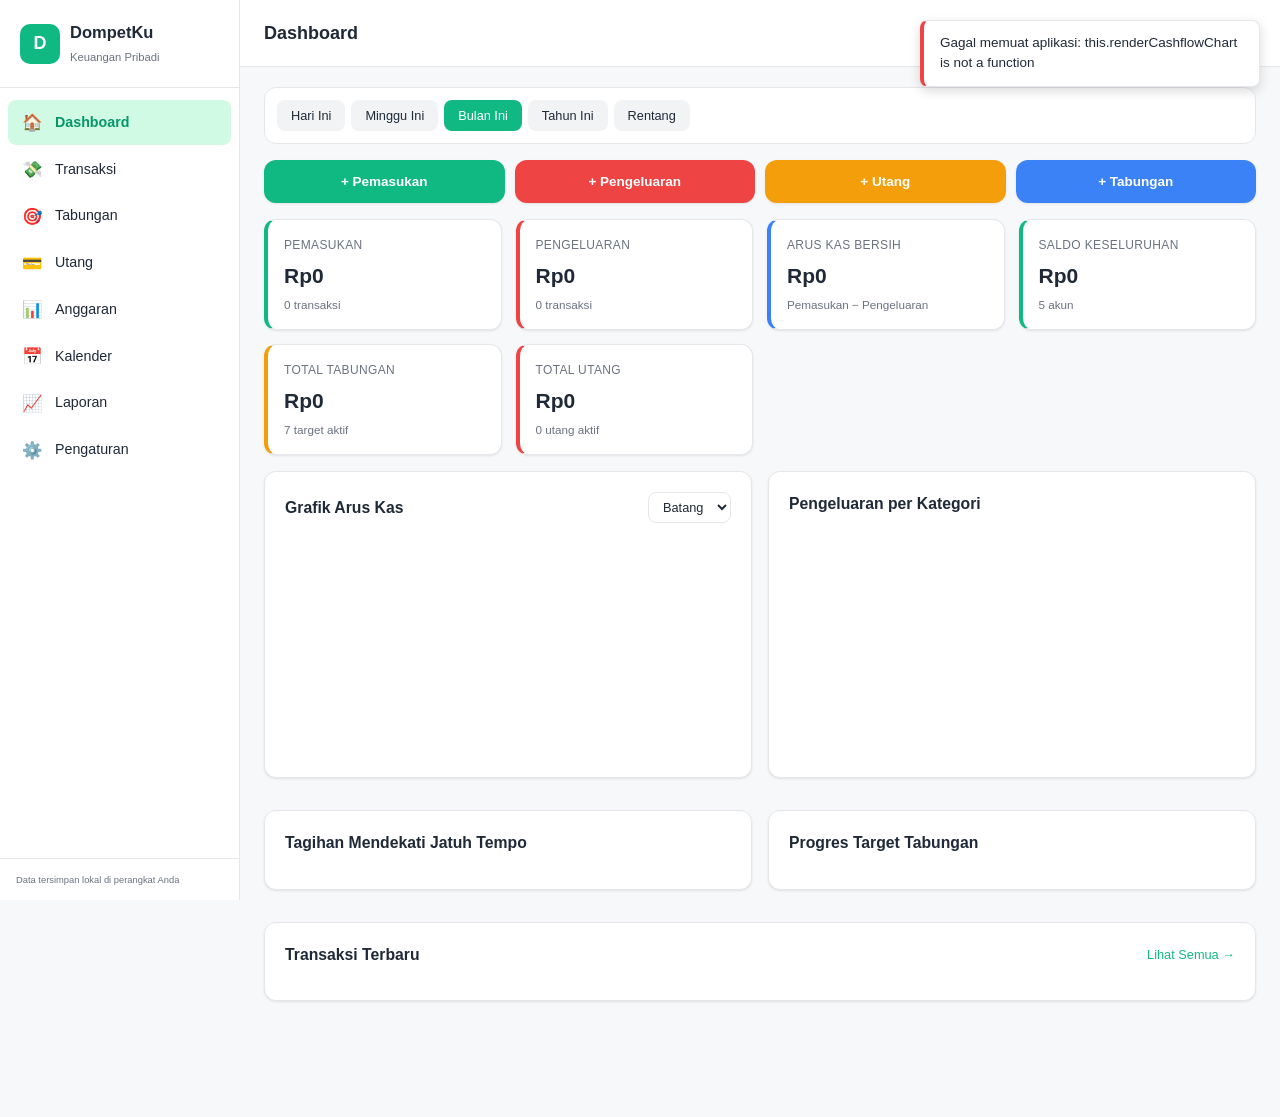
==== dompet/index.html @ f5e491d0 "Add files via upload" ====
<!DOCTYPE html>
<html lang="id">
<head>
<meta charset="UTF-8" />
<meta name="viewport" content="width=device-width, initial-scale=1.0, maximum-scale=5" />
<meta name="theme-color" content="#10b981" />
<title>DompetKu — Keuangan Pribadi</title>
<link rel="manifest" href="manifest.json" />
<link rel="icon" href="data:image/svg+xml,%3Csvg xmlns='http://www.w3.org/2000/svg' viewBox='0 0 100 100'%3E%3Crect width='100' height='100' rx='20' fill='%2310b981'/%3E%3Ctext x='50' y='65' font-size='55' text-anchor='middle' fill='white' font-family='Arial' font-weight='bold'%3ED%3C/text%3E%3C/svg%3E" />
<link rel="stylesheet" href="style.css" />
</head>
<body>

<!-- SIDEBAR DESKTOP -->
<aside class="sidebar" id="sidebar">
  <div class="brand">
    <div class="brand-logo">D</div>
    <div class="brand-text">
      <h1>DompetKu</h1>
      <small>Keuangan Pribadi</small>
    </div>
  </div>
  <nav class="nav-menu">
    <a href="#dashboard" data-page="dashboard" class="nav-item active">
      <span class="icon">🏠</span><span>Dashboard</span>
    </a>
    <a href="#transaksi" data-page="transaksi" class="nav-item">
      <span class="icon">💸</span><span>Transaksi</span>
    </a>
    <a href="#tabungan" data-page="tabungan" class="nav-item">
      <span class="icon">🎯</span><span>Tabungan</span>
    </a>
    <a href="#utang" data-page="utang" class="nav-item">
      <span class="icon">💳</span><span>Utang</span>
    </a>
    <a href="#anggaran" data-page="anggaran" class="nav-item">
      <span class="icon">📊</span><span>Anggaran</span>
    </a>
    <a href="#kalender" data-page="kalender" class="nav-item">
      <span class="icon">📅</span><span>Kalender</span>
    </a>
    <a href="#laporan" data-page="laporan" class="nav-item">
      <span class="icon">📈</span><span>Laporan</span>
    </a>
    <a href="#pengaturan" data-page="pengaturan" class="nav-item">
      <span class="icon">⚙️</span><span>Pengaturan</span>
    </a>
  </nav>
  <div class="sidebar-footer">
    <small>Data tersimpan lokal di perangkat Anda</small>
  </div>
</aside>

<!-- MAIN CONTENT -->
<main class="main">
  <header class="topbar">
    <button class="menu-toggle" id="menuToggle" aria-label="Menu">☰</button>
    <h2 class="page-title" id="pageTitle">Dashboard</h2>
    <div class="topbar-actions">
      <button class="btn-icon" id="themeToggle" title="Ganti tema">🌙</button>
    </div>
  </header>

  <div class="content">

    <!-- ===================== PAGE 1: DASHBOARD ===================== -->
    <section class="page" id="page-dashboard">
      <div class="period-bar">
        <div class="period-selector" id="periodSelector">
          <button data-period="today">Hari Ini</button>
          <button data-period="week">Minggu Ini</button>
          <button data-period="month" class="active">Bulan Ini</button>
          <button data-period="year">Tahun Ini</button>
          <button data-period="custom">Rentang</button>
        </div>
        <div class="custom-range" id="customRange" style="display:none">
          <input type="date" id="dateFrom" />
          <span>s/d</span>
          <input type="date" id="dateTo" />
          <button class="btn btn-sm" id="applyRange">Terapkan</button>
        </div>
      </div>

      <div class="quick-actions">
        <button class="qa-btn qa-income" data-action="add-income">+ Pemasukan</button>
        <button class="qa-btn qa-expense" data-action="add-expense">+ Pengeluaran</button>
        <button class="qa-btn qa-debt" data-action="add-debt">+ Utang</button>
        <button class="qa-btn qa-savings" data-action="add-savings">+ Tabungan</button>
      </div>

      <div class="grid-stats">
        <div class="stat-card income">
          <div class="stat-label">Pemasukan</div>
          <div class="stat-value" id="statIncome">Rp0</div>
          <div class="stat-sub" id="statIncomeCount">0 transaksi</div>
        </div>
        <div class="stat-card expense">
          <div class="stat-label">Pengeluaran</div>
          <div class="stat-value" id="statExpense">Rp0</div>
          <div class="stat-sub" id="statExpenseCount">0 transaksi</div>
        </div>
        <div class="stat-card net">
          <div class="stat-label">Arus Kas Bersih</div>
          <div class="stat-value" id="statNet">Rp0</div>
          <div class="stat-sub">Pemasukan − Pengeluaran</div>
        </div>
        <div class="stat-card balance">
          <div class="stat-label">Saldo Keseluruhan</div>
          <div class="stat-value" id="statBalance">Rp0</div>
          <div class="stat-sub" id="statBalanceSub">Dari semua akun</div>
        </div>
        <div class="stat-card savings">
          <div class="stat-label">Total Tabungan</div>
          <div class="stat-value" id="statSavings">Rp0</div>
          <div class="stat-sub" id="statSavingsSub">0 target aktif</div>
        </div>
        <div class="stat-card debt">
          <div class="stat-label">Total Utang</div>
          <div class="stat-value" id="statDebt">Rp0</div>
          <div class="stat-sub" id="statDebtSub">Sisa kewajiban</div>
        </div>
      </div>

      <div class="grid-2">
        <div class="card">
          <div class="card-header">
            <h3>Grafik Arus Kas</h3>
            <select id="chartType" class="select-sm">
              <option value="bar">Batang</option>
              <option value="line">Garis</option>
            </select>
          </div>
          <div class="chart-wrap" id="chartCashflow"></div>
        </div>
        <div class="card">
          <div class="card-header"><h3>Pengeluaran per Kategori</h3></div>
          <div class="chart-wrap" id="chartCategory"></div>
        </div>
      </div>

      <div class="grid-2">
        <div class="card">
          <div class="card-header"><h3>Tagihan Mendekati Jatuh Tempo</h3></div>
          <div class="list" id="listUpcomingBills"></div>
        </div>
        <div class="card">
          <div class="card-header"><h3>Progres Target Tabungan</h3></div>
          <div class="list" id="listSavingsProgress"></div>
        </div>
      </div>

      <div class="card">
        <div class="card-header">
          <h3>Transaksi Terbaru</h3>
          <a href="#transaksi" class="link">Lihat Semua →</a>
        </div>
        <div class="list" id="listRecentTx"></div>
      </div>
    </section>

    <!-- ===================== PAGE 2: TRANSAKSI ===================== -->
    <section class="page hidden" id="page-transaksi">
      <div class="card">
        <div class="card-header">
          <h3>Daftar Transaksi</h3>
          <button class="btn btn-primary" id="btnAddTx">+ Tambah Transaksi</button>
        </div>
        <div class="filter-bar">
          <input type="text" id="txSearch" placeholder="Cari transaksi..." class="input" />
          <select id="txFilterType" class="select">
            <option value="">Semua Jenis</option>
            <option value="income">Pemasukan</option>
            <option value="expense">Pengeluaran</option>
            <option value="transfer">Transfer</option>
          </select>
          <select id="txFilterCategory" class="select"></select>
          <select id="txFilterAccount" class="select"></select>
          <input type="date" id="txFilterFrom" class="input" />
          <input type="date" id="txFilterTo" class="input" />
          <select id="txSort" class="select">
            <option value="date-desc">Tanggal (Terbaru)</option>
            <option value="date-asc">Tanggal (Terlama)</option>
            <option value="amount-desc">Nominal (Terbesar)</option>
            <option value="amount-asc">Nominal (Terkecil)</option>
          </select>
          <button class="btn btn-sm" id="btnClearFilter">Reset</button>
        </div>
        <div class="list" id="listTransactions"></div>
      </div>
    </section>

    <!-- ===================== PAGE 3: TABUNGAN ===================== -->
    <section class="page hidden" id="page-tabungan">
      <div class="card">
        <div class="card-header">
          <h3>Target Tabungan</h3>
          <button class="btn btn-primary" id="btnAddSavings">+ Target Baru</button>
        </div>
        <div class="savings-summary">
          <div><strong>Total Terkumpul:</strong> <span id="savingsTotal">Rp0</span></div>
          <div><strong>Total Target:</strong> <span id="savingsTarget">Rp0</span></div>
          <div><strong>Sisa Dibutuhkan:</strong> <span id="savingsRemaining">Rp0</span></div>
        </div>
        <div class="list" id="listSavings"></div>
      </div>
    </section>

    <!-- ===================== PAGE 4: UTANG ===================== -->
    <section class="page hidden" id="page-utang">
      <div class="card">
        <div class="card-header">
          <h3>Utang & Paylater</h3>
          <button class="btn btn-primary" id="btnAddDebt">+ Tambah Utang</button>
        </div>
        <div class="grid-stats grid-4">
          <div class="stat-card"><div class="stat-label">Total Sisa Utang</div><div class="stat-value" id="debtTotal">Rp0</div></div>
          <div class="stat-card"><div class="stat-label">Cicilan Bulan Ini</div><div class="stat-value" id="debtMonthly">Rp0</div></div>
          <div class="stat-card warn"><div class="stat-label">Jatuh Tempo ≤7 Hari</div><div class="stat-value" id="debtDueSoon">0</div></div>
          <div class="stat-card danger"><div class="stat-label">Terlambat</div><div class="stat-value" id="debtOverdue">0</div></div>
        </div>
        <div class="list" id="listDebts"></div>
      </div>
    </section>

    <!-- ===================== PAGE 5: ANGGARAN ===================== -->
    <section class="page hidden" id="page-anggaran">
      <div class="card">
        <div class="card-header">
          <h3>Anggaran Bulanan</h3>
          <div>
            <input type="month" id="budgetMonth" class="input" />
            <button class="btn btn-primary" id="btnEditBudget">Atur Anggaran</button>
          </div>
        </div>
        <div class="list" id="listBudget"></div>
        <div class="card-header" style="margin-top:20px"><h3>Riwayat Anggaran</h3></div>
        <div class="chart-wrap" id="chartBudget"></div>
      </div>
    </section>

    <!-- ===================== PAGE 6: KALENDER ===================== -->
    <section class="page hidden" id="page-kalender">
      <div class="card">
        <div class="card-header">
          <h3 id="calendarTitle">Kalender</h3>
          <div>
            <button class="btn btn-sm" id="calPrev">‹</button>
            <button class="btn btn-sm" id="calToday">Hari Ini</button>
            <button class="btn btn-sm" id="calNext">›</button>
            <button class="btn btn-primary" id="btnAddSchedule">+ Jadwal</button>
          </div>
        </div>
        <div class="calendar" id="calendarGrid"></div>
        <div class="card-header" style="margin-top:20px"><h3>Agenda Bulan Ini</h3></div>
        <div class="list" id="listAgenda"></div>
      </div>
    </section>

    <!-- ===================== PAGE 7: LAPORAN ===================== -->
    <section class="page hidden" id="page-laporan">
      <div class="card">
        <div class="card-header">
          <h3>Laporan Keuangan</h3>
          <div>
            <select id="reportPeriod" class="select">
              <option value="month">Bulan Ini</option>
              <option value="last-month">Bulan Lalu</option>
              <option value="year">Tahun Ini</option>
              <option value="last-year">Tahun Lalu</option>
              <option value="custom">Rentang Tanggal</option>
            </select>
            <input type="date" id="reportFrom" class="input" style="display:none" />
            <input type="date" id="reportTo" class="input" style="display:none" />
            <button class="btn btn-sm" id="btnPrintReport">🖨️ Cetak PDF</button>
          </div>
        </div>
        <div class="grid-stats grid-4">
          <div class="stat-card"><div class="stat-label">Total Pemasukan</div><div class="stat-value" id="rptIncome">Rp0</div></div>
          <div class="stat-card"><div class="stat-label">Total Pengeluaran</div><div class="stat-value" id="rptExpense">Rp0</div></div>
          <div class="stat-card"><div class="stat-label">Arus Kas Bersih</div><div class="stat-value" id="rptNet">Rp0</div></div>
          <div class="stat-card"><div class="stat-label">Jumlah Transaksi</div><div class="stat-value" id="rptCount">0</div></div>
        </div>
        <div class="grid-2">
          <div class="card"><div class="card-header"><h3>Pengeluaran per Kategori</h3></div><div id="rptCategory"></div></div>
          <div class="card"><div class="card-header"><h3>Rekap per Akun</h3></div><div id="rptAccount"></div></div>
        </div>
        <div class="card">
          <div class="card-header"><h3>Tren Bulanan</h3></div>
          <div class="chart-wrap" id="chartTrend"></div>
        </div>
      </div>
    </section>

    <!-- ===================== PAGE 8: PENGATURAN ===================== -->
    <section class="page hidden" id="page-pengaturan">
      <div class="card">
        <div class="card-header"><h3>Profil & Preferensi</h3></div>
        <div class="form-grid">
          <label>Nama Pengguna
            <input type="text" id="setName" class="input" placeholder="Opsional" />
          </label>
          <label>Mata Uang
            <select id="setCurrency" class="select">
              <option value="IDR">IDR — Rupiah</option>
              <option value="USD">USD — Dolar</option>
            </select>
          </label>
          <label>Tanggal Awal Periode Anggaran
            <input type="number" id="setBudgetStart" class="input" min="1" max="28" value="1" />
          </label>
          <label>Tema
            <select id="setTheme" class="select">
              <option value="light">Terang</option>
              <option value="dark">Gelap</option>
              <option value="auto">Otomatis (Sistem)</option>
            </select>
          </label>
        </div>
        <button class="btn btn-primary" id="btnSaveSettings">Simpan Pengaturan</button>
      </div>

      <div class="card">
        <div class="card-header"><h3>Kelola Kategori</h3><button class="btn btn-sm" id="btnAddCategory">+ Kategori</button></div>
        <div class="list" id="listCategories"></div>
      </div>

      <div class="card">
        <div class="card-header"><h3>Kelola Akun</h3><button class="btn btn-sm" id="btnAddAccount">+ Akun</button></div>
        <div class="list" id="listAccounts"></div>
      </div>

      <div class="card">
        <div class="card-header"><h3>Backup & Ekspor Data</h3></div>
        <p class="muted">Ekspor data untuk cadangan atau dianalisis di aplikasi lain. File akan diunduh melalui browser — Anda dapat memilih lokasi penyimpanan.</p>
        <div class="btn-group">
          <button class="btn" data-export="all-json">📦 Backup Lengkap (JSON)</button>
          <button class="btn" data-export="tx-csv">📄 Transaksi (CSV)</button>
          <button class="btn" data-export="tx-xlsx">📊 Transaksi (Excel)</button>
          <button class="btn" data-export="savings-json">🎯 Tabungan (JSON)</button>
          <button class="btn" data-export="debts-json">💳 Utang (JSON)</button>
          <button class="btn" data-export="report-pdf">🖨️ Laporan (PDF)</button>
        </div>
      </div>

      <div class="card">
        <div class="card-header"><h3>Impor & Pemulihan</h3></div>
        <p class="muted">Impor file backup JSON. Sebelum dipulihkan, Anda akan melihat ringkasan isi dan diminta konfirmasi. Pilih mode: <strong>ganti</strong> (timpa semua data) atau <strong>gabungkan</strong> (tanpa duplikasi ID).</p>
        <input type="file" id="importFile" accept=".json" class="input" />
        <div class="btn-group">
          <button class="btn btn-primary" id="btnImportReplace">Pulihkan (Ganti Data)</button>
          <button class="btn" id="btnImportMerge">Pulihkan (Gabungkan)</button>
        </div>
      </div>

      <div class="card danger-zone">
        <div class="card-header"><h3>Zona Bahaya</h3></div>
        <p class="muted">Tindakan ini tidak dapat dibatalkan. Pastikan Anda sudah melakukan backup sebelum melanjutkan.</p>
        <button class="btn btn-danger" id="btnClearAll">🗑️ Hapus Semua Data</button>
      </div>

      <div class="card">
        <div class="card-header"><h3>Tentang</h3></div>
        <p><strong>DompetKu</strong> v1.0 — Aplikasi keuangan pribadi yang berjalan sepenuhnya di browser Anda.</p>
        <p class="muted">⚠️ Data disimpan di IndexedDB browser. Data dapat hilang jika Anda menghapus data browser, menginstal ulang browser, atau perangkat rusak. <strong>Rutin lakukan backup JSON.</strong></p>
      </div>
    </section>

  </div>
</main>

<!-- BOTTOM NAV MOBILE -->
<nav class="bottom-nav" id="bottomNav">
  <a href="#dashboard" data-page="dashboard" class="bn-item active"><span>🏠</span><small>Home</small></a>
  <a href="#transaksi" data-page="transaksi" class="bn-item"><span>💸</span><small>Transaksi</small></a>
  <a href="#tabungan" data-page="tabungan" class="bn-item"><span>🎯</span><small>Tabungan</small></a>
  <a href="#utang" data-page="utang" class="bn-item"><span>💳</span><small>Utang</small></a>
  <a href="#pengaturan" data-page="pengaturan" class="bn-item"><span>⚙️</span><small>Lainnya</small></a>
</nav>

<!-- MODAL CONTAINER -->
<div class="modal-backdrop hidden" id="modalBackdrop">
  <div class="modal" id="modal">
    <div class="modal-header">
      <h3 id="modalTitle">Modal</h3>
      <button class="btn-icon" id="modalClose">✕</button>
    </div>
    <div class="modal-body" id="modalBody"></div>
    <div class="modal-footer" id="modalFooter"></div>
  </div>
</div>

<!-- TOAST -->
<div class="toast-container" id="toastContainer"></div>

<script src="script.js"></script>
</body>
</html>
---- dompet/style.css ----
/* ============ RESET & BASE ============ */
*,*::before,*::after{box-sizing:border-box;margin:0;padding:0}
html{font-size:15px;-webkit-text-size-adjust:100%}
body{
  font-family:-apple-system,BlinkMacSystemFont,"Segoe UI",Roboto,"Helvetica Neue",Arial,sans-serif;
  background:var(--bg);color:var(--text);line-height:1.5;
  min-height:100vh;overflow-x:hidden;
}
:root{
  --bg:#f7f8fa;--surface:#ffffff;--surface-2:#f1f3f5;
  --border:#e5e7eb;--text:#1f2937;--muted:#6b7280;
  --primary:#10b981;--primary-dark:#059669;--primary-soft:#d1fae5;
  --danger:#ef4444;--danger-soft:#fee2e2;
  --warn:#f59e0b;--warn-soft:#fef3c7;
  --info:#3b82f6;--info-soft:#dbeafe;
  --shadow:0 1px 3px rgba(0,0,0,.06),0 1px 2px rgba(0,0,0,.04);
  --radius:12px;--radius-sm:8px;
}
[data-theme="dark"]{
  --bg:#0f172a;--surface:#1e293b;--surface-2:#334155;
  --border:#334155;--text:#f1f5f9;--muted:#94a3b8;
  --primary:#10b981;--primary-soft:#064e3b;
  --danger-soft:#7f1d1d;--warn-soft:#78350f;--info-soft:#1e3a8a;
  --shadow:0 1px 3px rgba(0,0,0,.3);
}
a{color:var(--primary);text-decoration:none}
button{font-family:inherit;cursor:pointer;border:none;background:none;color:inherit}
input,select,textarea{font-family:inherit;font-size:1rem}

/* ============ LAYOUT ============ */
.sidebar{
  position:fixed;top:0;left:0;width:240px;height:100vh;
  background:var(--surface);border-right:1px solid var(--border);
  display:flex;flex-direction:column;z-index:100;
  transition:transform .25s ease;
}
.brand{display:flex;align-items:center;gap:10px;padding:20px;border-bottom:1px solid var(--border)}
.brand-logo{width:40px;height:40px;border-radius:10px;background:var(--primary);color:#fff;display:flex;align-items:center;justify-content:center;font-weight:700;font-size:1.2rem}
.brand-text h1{font-size:1.1rem;font-weight:700}
.brand-text small{color:var(--muted);font-size:.75rem}
.nav-menu{flex:1;padding:12px 8px;overflow-y:auto}
.nav-item{display:flex;align-items:center;gap:12px;padding:10px 14px;border-radius:var(--radius-sm);color:var(--text);font-size:.95rem;margin-bottom:2px;transition:background .15s}
.nav-item:hover{background:var(--surface-2)}
.nav-item.active{background:var(--primary-soft);color:var(--primary-dark);font-weight:600}
.nav-item .icon{font-size:1.1rem}
.sidebar-footer{padding:12px 16px;border-top:1px solid var(--border);color:var(--muted);font-size:.75rem}

.main{margin-left:240px;min-height:100vh;padding-bottom:80px}
.topbar{position:sticky;top:0;background:var(--surface);border-bottom:1px solid var(--border);padding:14px 24px;display:flex;align-items:center;gap:12px;z-index:50}
.page-title{font-size:1.2rem;font-weight:600;flex:1}
.menu-toggle{display:none;font-size:1.4rem;padding:6px 10px;border-radius:var(--radius-sm)}
.btn-icon{width:38px;height:38px;border-radius:var(--radius-sm);display:flex;align-items:center;justify-content:center;font-size:1.1rem}
.btn-icon:hover{background:var(--surface-2)}

.content{padding:20px 24px;max-width:1400px;margin:0 auto}
.page{animation:fadeIn .2s ease}
@keyframes fadeIn{from{opacity:0;transform:translateY(4px)}to{opacity:1;transform:none}}
.hidden{display:none!important}

/* ============ COMPONENTS ============ */
.card{background:var(--surface);border:1px solid var(--border);border-radius:var(--radius);padding:20px;margin-bottom:16px;box-shadow:var(--shadow)}
.card-header{display:flex;align-items:center;justify-content:space-between;gap:10px;margin-bottom:14px;flex-wrap:wrap}
.card-header h3{font-size:1.05rem;font-weight:600}

.btn{padding:10px 16px;border-radius:var(--radius-sm);font-weight:500;font-size:.9rem;transition:all .15s;display:inline-flex;align-items:center;gap:6px;background:var(--surface-2);color:var(--text)}
.btn:hover{background:var(--border)}
.btn-primary{background:var(--primary);color:#fff}
.btn-primary:hover{background:var(--primary-dark)}
.btn-danger{background:var(--danger);color:#fff}
.btn-danger:hover{background:#dc2626}
.btn-sm{padding:6px 12px;font-size:.85rem}
.btn-group{display:flex;flex-wrap:wrap;gap:8px;margin-top:10px}

.input,.select{width:100%;padding:10px 12px;border:1px solid var(--border);border-radius:var(--radius-sm);background:var(--surface);color:var(--text);transition:border-color .15s}
.input:focus,.select:focus{outline:none;border-color:var(--primary)}
.select-sm{padding:6px 10px;border:1px solid var(--border);border-radius:var(--radius-sm);background:var(--surface);color:var(--text);font-size:.85rem}

.form-grid{display:grid;grid-template-columns:repeat(auto-fit,minmax(220px,1fr));gap:14px}
.form-grid label{display:flex;flex-direction:column;gap:6px;font-size:.85rem;color:var(--muted);font-weight:500}
.form-row{display:grid;grid-template-columns:1fr 1fr;gap:12px}
.form-group{display:flex;flex-direction:column;gap:6px;margin-bottom:12px}
.form-group label{font-size:.85rem;color:var(--muted);font-weight:500}
textarea.input{min-height:80px;resize:vertical}

/* ============ STATS ============ */
.grid-stats{display:grid;grid-template-columns:repeat(auto-fit,minmax(200px,1fr));gap:14px;margin-bottom:16px}
.grid-4{grid-template-columns:repeat(auto-fit,minmax(160px,1fr))}
.stat-card{background:var(--surface);border:1px solid var(--border);border-radius:var(--radius);padding:16px;box-shadow:var(--shadow)}
.stat-label{font-size:.8rem;color:var(--muted);margin-bottom:6px;text-transform:uppercase;letter-spacing:.03em}
.stat-value{font-size:1.4rem;font-weight:700;color:var(--text);word-break:break-word}
.stat-sub{font-size:.78rem;color:var(--muted);margin-top:4px}
.stat-card.income{border-left:4px solid var(--primary)}
.stat-card.expense{border-left:4px solid var(--danger)}
.stat-card.net{border-left:4px solid var(--info)}
.stat-card.balance{border-left:4px solid var(--primary)}
.stat-card.savings{border-left:4px solid var(--warn)}
.stat-card.debt{border-left:4px solid var(--danger)}
.stat-card.warn{border-left:4px solid var(--warn)}
.stat-card.danger{border-left:4px solid var(--danger)}

.grid-2{display:grid;grid-template-columns:repeat(auto-fit,minmax(320px,1fr));gap:16px;margin-bottom:16px}

/* ============ PERIOD & QUICK ACTIONS ============ */
.period-bar{background:var(--surface);border:1px solid var(--border);border-radius:var(--radius);padding:12px;margin-bottom:16px;display:flex;flex-wrap:wrap;gap:10px;align-items:center}
.period-selector{display:flex;flex-wrap:wrap;gap:6px}
.period-selector button{padding:8px 14px;border-radius:var(--radius-sm);background:var(--surface-2);font-size:.85rem;font-weight:500}
.period-selector button.active{background:var(--primary);color:#fff}
.custom-range{display:flex;gap:8px;align-items:center;flex-wrap:wrap}
.custom-range input{width:150px}

.quick-actions{display:grid;grid-template-columns:repeat(auto-fit,minmax(140px,1fr));gap:10px;margin-bottom:16px}
.qa-btn{padding:14px;border-radius:var(--radius);font-weight:600;color:#fff;font-size:.9rem;transition:transform .1s,box-shadow .15s;box-shadow:var(--shadow)}
.qa-btn:hover{transform:translateY(-2px)}
.qa-btn:active{transform:translateY(0)}
.qa-income{background:var(--primary)}
.qa-expense{background:var(--danger)}
.qa-debt{background:var(--warn)}
.qa-savings{background:var(--info)}

/* ============ LIST / TABLE ============ */
.list{display:flex;flex-direction:column;gap:8px}
.list-item{display:flex;align-items:center;gap:12px;padding:12px;background:var(--surface-2);border-radius:var(--radius-sm);transition:background .15s;cursor:pointer}
.list-item:hover{background:var(--border)}
.list-icon{width:40px;height:40px;border-radius:10px;display:flex;align-items:center;justify-content:center;font-size:1.2rem;flex-shrink:0}
.list-icon.in{background:var(--primary-soft);color:var(--primary-dark)}
.list-icon.out{background:var(--danger-soft);color:var(--danger)}
.list-icon.tr{background:var(--info-soft);color:var(--info)}
.list-body{flex:1;min-width:0}
.list-title{font-weight:600;font-size:.95rem;white-space:nowrap;overflow:hidden;text-overflow:ellipsis}
.list-sub{font-size:.8rem;color:var(--muted);margin-top:2px;white-space:nowrap;overflow:hidden;text-overflow:ellipsis}
.list-amount{font-weight:700;font-size:.95rem;white-space:nowrap}
.list-amount.in{color:var(--primary-dark)}
.list-amount.out{color:var(--danger)}
.list-actions{display:flex;gap:4px}
.list-actions button{padding:6px 8px;border-radius:6px;font-size:.9rem}
.list-actions button:hover{background:var(--surface)}

.empty{text-align:center;padding:40px 20px;color:var(--muted)}
.empty-icon{font-size:3rem;margin-bottom:10px;opacity:.5}

/* ============ FILTER BAR ============ */
.filter-bar{display:grid;grid-template-columns:repeat(auto-fit,minmax(140px,1fr));gap:8px;margin-bottom:14px}

/* ============ PROGRESS BAR ============ */
.progress{height:8px;background:var(--surface-2);border-radius:4px;overflow:hidden;margin-top:8px}
.progress-bar{height:100%;background:var(--primary);transition:width .3s}
.progress-bar.warn{background:var(--warn)}
.progress-bar.danger{background:var(--danger)}
.progress-label{display:flex;justify-content:space-between;font-size:.8rem;color:var(--muted);margin-top:4px}

/* ============ SAVINGS SUMMARY ============ */
.savings-summary{display:flex;flex-wrap:wrap;gap:20px;padding:14px;background:var(--surface-2);border-radius:var(--radius-sm);margin-bottom:14px}

/* ============ CALENDAR ============ */
.calendar{display:grid;grid-template-columns:repeat(7,1fr);gap:4px}
.cal-header{padding:8px;text-align:center;font-weight:600;font-size:.8rem;color:var(--muted)}
.cal-day{min-height:80px;padding:6px;background:var(--surface-2);border-radius:6px;font-size:.8rem;position:relative;cursor:pointer;transition:background .15s}
.cal-day:hover{background:var(--border)}
.cal-day.other{opacity:.4}
.cal-day.today{background:var(--primary-soft);font-weight:700}
.cal-day .day-num{font-weight:600;margin-bottom:4px}
.cal-dot{display:inline-block;width:6px;height:6px;border-radius:50%;margin:1px}
.cal-dot.in{background:var(--primary)}
.cal-dot.out{background:var(--danger)}
.cal-dot.bill{background:var(--warn)}
.cal-dot.save{background:var(--info)}

/* ============ CHART ============ */
.chart-wrap{width:100%;min-height:220px;position:relative}
.chart-wrap svg{width:100%;height:220px;display:block}

/* ============ MODAL ============ */
.modal-backdrop{position:fixed;inset:0;background:rgba(0,0,0,.5);z-index:1000;display:flex;align-items:center;justify-content:center;padding:16px;animation:fadeIn .2s}
.modal{background:var(--surface);border-radius:var(--radius);width:100%;max-width:560px;max-height:90vh;display:flex;flex-direction:column;box-shadow:0 10px 40px rgba(0,0,0,.2)}
.modal-header{padding:16px 20px;border-bottom:1px solid var(--border);display:flex;align-items:center;justify-content:space-between}
.modal-header h3{font-size:1.1rem;font-weight:600}
.modal-body{padding:20px;overflow-y:auto;flex:1}
.modal-footer{padding:14px 20px;border-top:1px solid var(--border);display:flex;justify-content:flex-end;gap:8px;flex-wrap:wrap}

/* ============ TOAST ============ */
.toast-container{position:fixed;top:20px;right:20px;z-index:2000;display:flex;flex-direction:column;gap:8px;max-width:340px}
.toast{padding:12px 16px;border-radius:var(--radius-sm);background:var(--surface);border:1px solid var(--border);box-shadow:0 4px 12px rgba(0,0,0,.15);animation:slideIn .25s ease;font-size:.9rem}
.toast.success{border-left:4px solid var(--primary)}
.toast.error{border-left:4px solid var(--danger)}
.toast.warn{border-left:4px solid var(--warn)}
.toast.info{border-left:4px solid var(--info)}
@keyframes slideIn{from{transform:translateX(100%);opacity:0}to{transform:none;opacity:1}}

/* ============ BADGE ============ */
.badge{display:inline-block;padding:2px 8px;border-radius:10px;font-size:.72rem;font-weight:600}
.badge.in{background:var(--primary-soft);color:var(--primary-dark)}
.badge.out{background:var(--danger-soft);color:var(--danger)}
.badge.warn{background:var(--warn-soft);color:#92400e}
.badge.info{background:var(--info-soft);color:#1e40af}
.badge.ok{background:var(--primary-soft);color:var(--primary-dark)}

/* ============ MISC ============ */
.muted{color:var(--muted);font-size:.85rem}
.link{font-size:.85rem;font-weight:500}
.danger-zone{border-color:var(--danger)}
.danger-zone h3{color:var(--danger)}

/* ============ BOTTOM NAV (MOBILE) ============ */
.bottom-nav{display:none;position:fixed;bottom:0;left:0;right:0;background:var(--surface);border-top:1px solid var(--border);padding:6px 0;z-index:90;justify-content:space-around}
.bn-item{display:flex;flex-direction:column;align-items:center;gap:2px;padding:6px 10px;color:var(--muted);font-size:.7rem;border-radius:8px;flex:1}
.bn-item span{font-size:1.2rem}
.bn-item.active{color:var(--primary)}

/* ============ RESPONSIVE ============ */
@media (max-width:900px){
  .sidebar{transform:translateX(-100%)}
  .sidebar.open{transform:translateX(0);box-shadow:0 0 30px rgba(0,0,0,.2)}
  .main{margin-left:0}
  .menu-toggle{display:block}
  .bottom-nav{display:flex}
  .main{padding-bottom:80px}
  .content{padding:14px}
  .topbar{padding:12px 14px}
  .card{padding:14px}
  .grid-stats{grid-template-columns:repeat(2,1fr)}
  .grid-4{grid-template-columns:repeat(2,1fr)}
  .quick-actions{grid-template-columns:repeat(2,1fr)}
  .cal-day{min-height:58px;font-size:.72rem;padding:4px}
  .form-row{grid-template-columns:1fr}
  .list-item{flex-wrap:wrap}
  .list-amount{width:100%;text-align:left;margin-top:4px}
}
@media (max-width:480px){
  .grid-stats{grid-template-columns:1fr}
  .grid-4{grid-template-columns:1fr 1fr}
  .period-selector button{padding:6px 10px;font-size:.78rem}
  .stat-value{font-size:1.2rem}
}

/* ============ PRINT ============ */
@media print{
  .sidebar,.topbar,.bottom-nav,.quick-actions,.period-bar,.btn,.modal-backdrop,.toast-container{display:none!important}
  .main{margin:0}
  .card{break-inside:avoid;box-shadow:none;border:1px solid #ccc}
  body{background:#fff;color:#000}
}
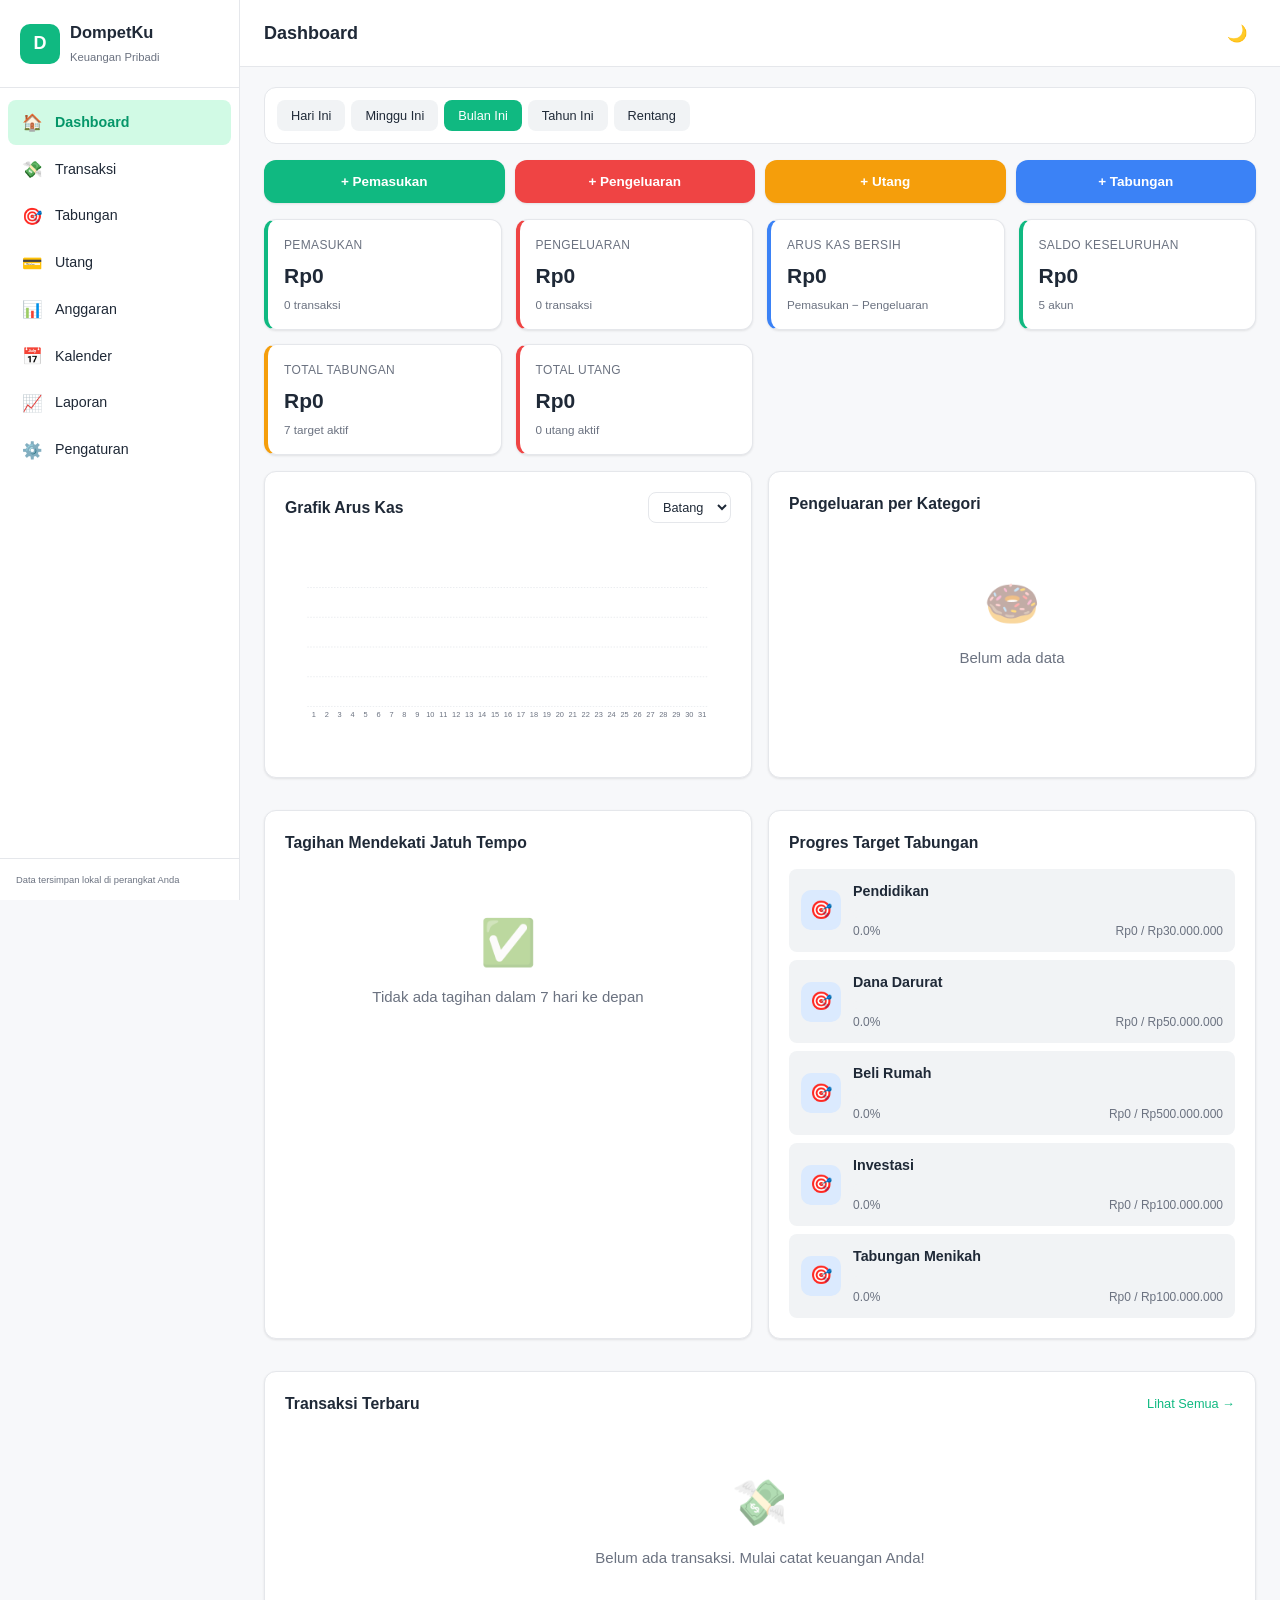
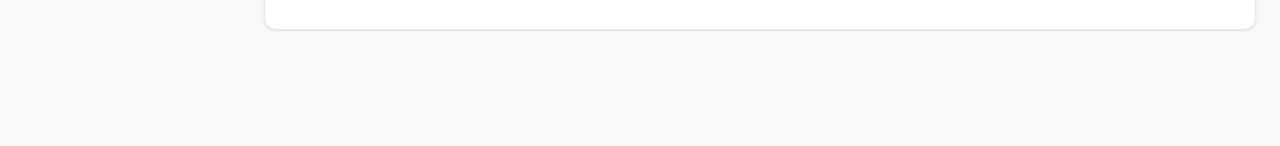
==== commit 9c82ab68: "Update index.html" ====
--- a/dompet/index.html
+++ b/dompet/index.html
@@ -343,13 +343,24 @@
       </div>
 
       <div class="card">
-        <div class="card-header"><h3>Impor & Pemulihan</h3></div>
-        <p class="muted">Impor file backup JSON. Sebelum dipulihkan, Anda akan melihat ringkasan isi dan diminta konfirmasi. Pilih mode: <strong>ganti</strong> (timpa semua data) atau <strong>gabungkan</strong> (tanpa duplikasi ID).</p>
-        <input type="file" id="importFile" accept=".json" class="input" />
-        <div class="btn-group">
-          <button class="btn btn-primary" id="btnImportReplace">Pulihkan (Ganti Data)</button>
-          <button class="btn" id="btnImportMerge">Pulihkan (Gabungkan)</button>
-        </div>
+  <div class="card-header"><h3>Impor & Pemulihan</h3></div>
+  <p class="muted">Pilih file backup JSON dari perangkat Anda. Sebelum dipulihkan, Anda akan melihat ringkasan isi file.</p>
+  
+  <!-- Tombol pilih file yang lebih jelas -->
+  <div style="margin: 16px 0;">
+    <button class="btn btn-primary" id="btnChooseFile" style="width: 100%; padding: 14px;">
+       Pilih File Backup
+    </button>
+    <input type="file" id="importFile" accept=".json" style="display: none;" />
+  </div>
+  
+  <!-- Tampilkan nama file yang dipilih -->
+  <div id="selectedFileInfo" class="muted" style="margin-bottom: 12px;"></div>
+  
+  <div class="btn-group">
+    <button class="btn btn-primary" id="btnImportReplace" disabled>🔄 Pulihkan (Ganti Data)</button>
+    <button class="btn" id="btnImportMerge" disabled>➕ Pulihkan (Gabungkan)</button>
+  </div>
       </div>
 
       <div class="card danger-zone">
@@ -394,4 +405,4 @@
 
 <script src="script.js"></script>
 </body>
-</html>+</html>
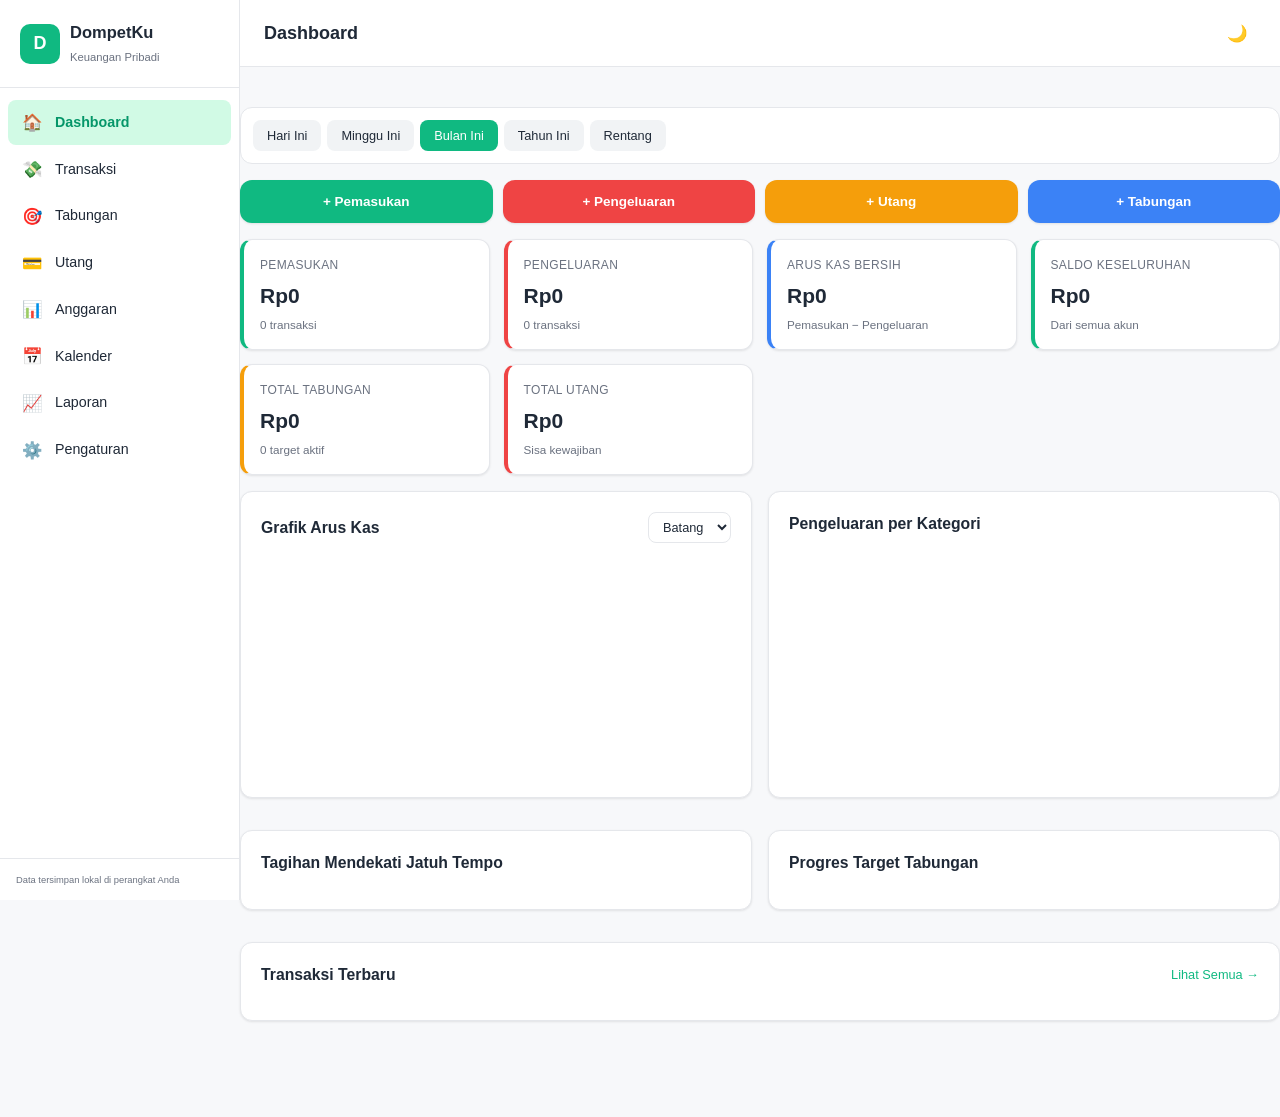
==== commit d33508f0: "Update index.html" ====
--- a/dompet/index.html
+++ b/dompet/index.html
@@ -54,14 +54,21 @@
 <!-- MAIN CONTENT -->
 <main class="main">
   <header class="topbar">
+<div class="swipe-indicator" id="swipeIndicator">
+  <div class="swipe-dots"></div>
+</div>
     <button class="menu-toggle" id="menuToggle" aria-label="Menu">☰</button>
     <h2 class="page-title" id="pageTitle">Dashboard</h2>
     <div class="topbar-actions">
       <button class="btn-icon" id="themeToggle" title="Ganti tema">🌙</button>
     </div>
   </header>
-
-  <div class="content">
+  
+<div class="swipe-wrapper" id="swipeWrapper">
+  <div class="content" id="swipeContent">
+    <!-- semua section page tetap di sini -->
+  </div>
+</div>
 
     <!-- ===================== PAGE 1: DASHBOARD ===================== -->
     <section class="page" id="page-dashboard">
--- a/dompet/style.css
+++ b/dompet/style.css
@@ -238,4 +238,93 @@
   .main{margin:0}
   .card{break-inside:avoid;box-shadow:none;border:1px solid #ccc}
   body{background:#fff;color:#000}
-}+}
+/* ============ SWIPE NAVIGATION ============ */
+.swipe-wrapper {
+  overflow: hidden;
+  position: relative;
+  flex: 1;
+}
+
+.swipe-content {
+  display: flex;
+  transition: transform 0.3s cubic-bezier(0.4, 0, 0.2, 1);
+  will-change: transform;
+}
+
+.swipe-content .page {
+  min-width: 100%;
+  flex-shrink: 0;
+}
+
+.swipe-content.swiping {
+  transition: none;
+}
+
+/* Swipe Indicator */
+.swipe-indicator {
+  position: fixed;
+  bottom: 70px;
+  left: 50%;
+  transform: translateX(-50%);
+  z-index: 80;
+  padding: 6px 12px;
+  background: rgba(0, 0, 0, 0.6);
+  border-radius: 20px;
+  opacity: 0;
+  transition: opacity 0.3s;
+  pointer-events: none;
+}
+
+.swipe-indicator.visible {
+  opacity: 1;
+}
+
+.swipe-dots {
+  display: flex;
+  gap: 6px;
+}
+
+.swipe-dot {
+  width: 6px;
+  height: 6px;
+  border-radius: 50%;
+  background: rgba(255, 255, 255, 0.4);
+  transition: all 0.3s;
+}
+
+.swipe-dot.active {
+  background: var(--primary);
+  width: 18px;
+  border-radius: 3px;
+}
+
+/* Disable swipe di desktop jika diinginkan */
+@media (min-width: 901px) {
+  .swipe-indicator {
+    display: none;
+  }
+}
+
+/* Hint swipe untuk mobile */
+.swipe-hint {
+  position: fixed;
+  top: 50%;
+  right: 10px;
+  transform: translateY(-50%);
+  font-size: 2rem;
+  opacity: 0.3;
+  animation: swipeHint 2s ease-in-out infinite;
+  pointer-events: none;
+  z-index: 70;
+}
+
+@keyframes swipeHint {
+  0%, 100% { transform: translateY(-50%) translateX(0); opacity: 0.3; }
+  50% { transform: translateY(-50%) translateX(-10px); opacity: 0.6; }
+}
+
+/* Update bottom nav spacing */
+.bottom-nav {
+  padding-bottom: env(safe-area-inset-bottom, 6px);
+}
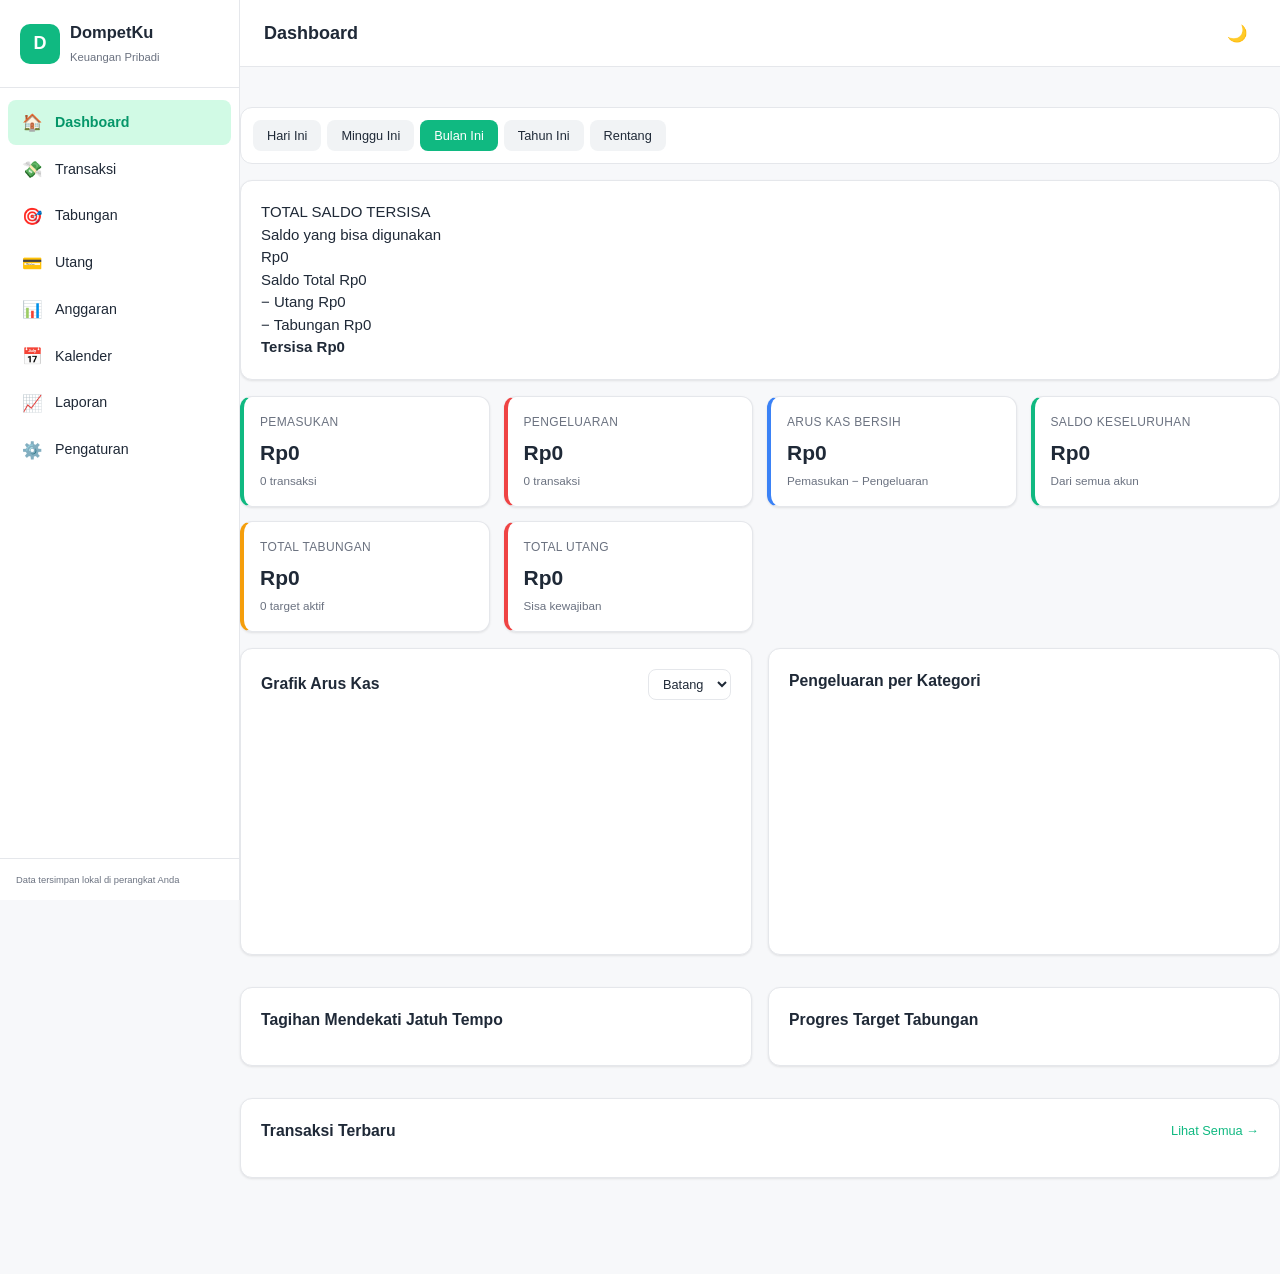
==== commit 9f5725c5: "Update index.html" ====
--- a/dompet/index.html
+++ b/dompet/index.html
@@ -88,11 +88,34 @@
         </div>
       </div>
 
-      <div class="quick-actions">
-        <button class="qa-btn qa-income" data-action="add-income">+ Pemasukan</button>
-        <button class="qa-btn qa-expense" data-action="add-expense">+ Pengeluaran</button>
-        <button class="qa-btn qa-debt" data-action="add-debt">+ Utang</button>
-        <button class="qa-btn qa-savings" data-action="add-savings">+ Tabungan</button>
+      <div class="card remaining-balance-card">
+  <div class="remaining-balance-header">
+    <div>
+      <div class="remaining-label">TOTAL SALDO TERSISA</div>
+      <div class="remaining-sublabel">Saldo yang bisa digunakan</div>
+    </div>
+    <div class="remaining-icon"></div>
+  </div>
+  <div class="remaining-amount" id="statRemaining">Rp0</div>
+  <div class="remaining-breakdown">
+    <div class="breakdown-item">
+      <span class="breakdown-label">Saldo Total</span>
+      <span class="breakdown-value" id="breakdownTotal">Rp0</span>
+    </div>
+    <div class="breakdown-item">
+      <span class="breakdown-label">− Utang</span>
+      <span class="breakdown-value negative" id="breakdownDebt">Rp0</span>
+    </div>
+    <div class="breakdown-item">
+      <span class="breakdown-label">− Tabungan</span>
+      <span class="breakdown-value negative" id="breakdownSavings">Rp0</span>
+    </div>
+    <div class="breakdown-divider"></div>
+    <div class="breakdown-item total">
+      <span class="breakdown-label"><strong>Tersisa</strong></span>
+      <span class="breakdown-value" id="breakdownRemaining"><strong>Rp0</strong></span>
+    </div>
+  </div>
       </div>
 
       <div class="grid-stats">
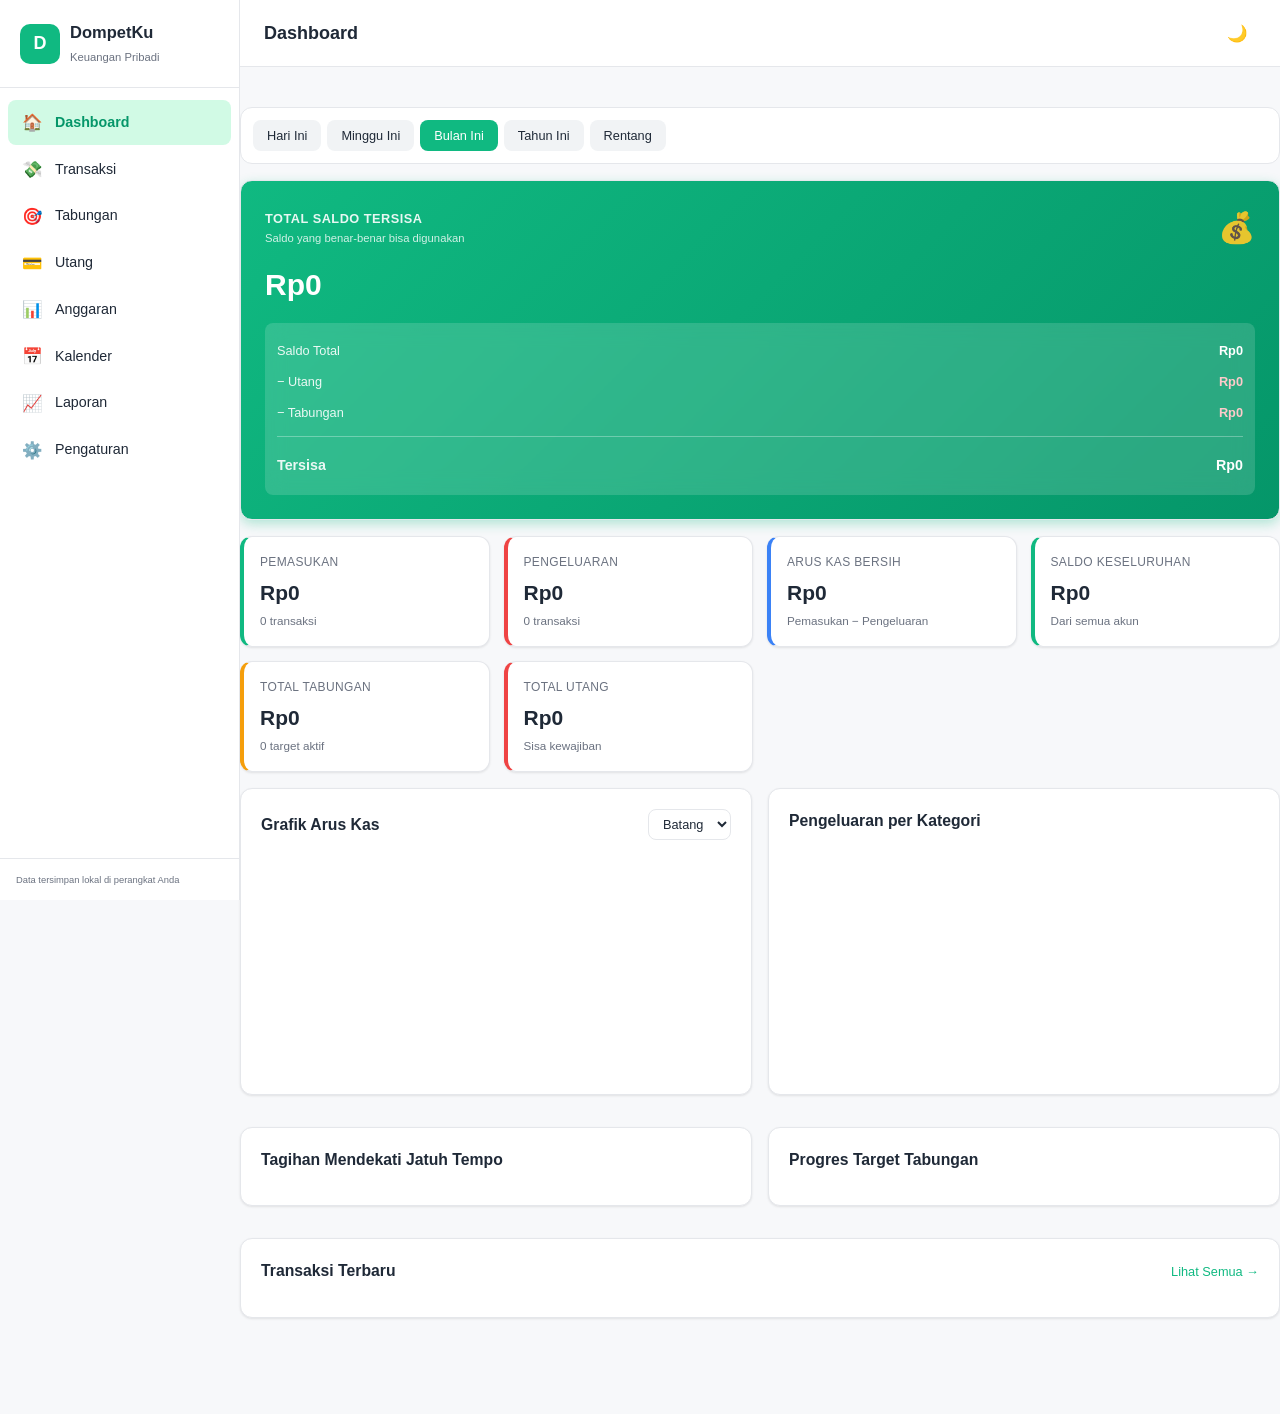
==== commit d8428e80: "Update index.html" ====
--- a/dompet/index.html
+++ b/dompet/index.html
@@ -72,120 +72,121 @@
 
     <!-- ===================== PAGE 1: DASHBOARD ===================== -->
     <section class="page" id="page-dashboard">
-      <div class="period-bar">
-        <div class="period-selector" id="periodSelector">
-          <button data-period="today">Hari Ini</button>
-          <button data-period="week">Minggu Ini</button>
-          <button data-period="month" class="active">Bulan Ini</button>
-          <button data-period="year">Tahun Ini</button>
-          <button data-period="custom">Rentang</button>
-        </div>
-        <div class="custom-range" id="customRange" style="display:none">
-          <input type="date" id="dateFrom" />
-          <span>s/d</span>
-          <input type="date" id="dateTo" />
-          <button class="btn btn-sm" id="applyRange">Terapkan</button>
-        </div>
-      </div>
-
-      <div class="card remaining-balance-card">
-  <div class="remaining-balance-header">
-    <div>
-      <div class="remaining-label">TOTAL SALDO TERSISA</div>
-      <div class="remaining-sublabel">Saldo yang bisa digunakan</div>
-    </div>
-    <div class="remaining-icon"></div>
-  </div>
-  <div class="remaining-amount" id="statRemaining">Rp0</div>
-  <div class="remaining-breakdown">
-    <div class="breakdown-item">
-      <span class="breakdown-label">Saldo Total</span>
-      <span class="breakdown-value" id="breakdownTotal">Rp0</span>
-    </div>
-    <div class="breakdown-item">
-      <span class="breakdown-label">− Utang</span>
-      <span class="breakdown-value negative" id="breakdownDebt">Rp0</span>
-    </div>
-    <div class="breakdown-item">
-      <span class="breakdown-label">− Tabungan</span>
-      <span class="breakdown-value negative" id="breakdownSavings">Rp0</span>
-    </div>
-    <div class="breakdown-divider"></div>
-    <div class="breakdown-item total">
-      <span class="breakdown-label"><strong>Tersisa</strong></span>
-      <span class="breakdown-value" id="breakdownRemaining"><strong>Rp0</strong></span>
-    </div>
-  </div>
-      </div>
-
-      <div class="grid-stats">
-        <div class="stat-card income">
-          <div class="stat-label">Pemasukan</div>
-          <div class="stat-value" id="statIncome">Rp0</div>
-          <div class="stat-sub" id="statIncomeCount">0 transaksi</div>
-        </div>
-        <div class="stat-card expense">
-          <div class="stat-label">Pengeluaran</div>
-          <div class="stat-value" id="statExpense">Rp0</div>
-          <div class="stat-sub" id="statExpenseCount">0 transaksi</div>
-        </div>
-        <div class="stat-card net">
-          <div class="stat-label">Arus Kas Bersih</div>
-          <div class="stat-value" id="statNet">Rp0</div>
-          <div class="stat-sub">Pemasukan − Pengeluaran</div>
-        </div>
-        <div class="stat-card balance">
-          <div class="stat-label">Saldo Keseluruhan</div>
-          <div class="stat-value" id="statBalance">Rp0</div>
-          <div class="stat-sub" id="statBalanceSub">Dari semua akun</div>
-        </div>
-        <div class="stat-card savings">
-          <div class="stat-label">Total Tabungan</div>
-          <div class="stat-value" id="statSavings">Rp0</div>
-          <div class="stat-sub" id="statSavingsSub">0 target aktif</div>
-        </div>
-        <div class="stat-card debt">
-          <div class="stat-label">Total Utang</div>
-          <div class="stat-value" id="statDebt">Rp0</div>
-          <div class="stat-sub" id="statDebtSub">Sisa kewajiban</div>
-        </div>
-      </div>
-
-      <div class="grid-2">
-        <div class="card">
-          <div class="card-header">
-            <h3>Grafik Arus Kas</h3>
-            <select id="chartType" class="select-sm">
-              <option value="bar">Batang</option>
-              <option value="line">Garis</option>
-            </select>
-          </div>
-          <div class="chart-wrap" id="chartCashflow"></div>
-        </div>
-        <div class="card">
-          <div class="card-header"><h3>Pengeluaran per Kategori</h3></div>
-          <div class="chart-wrap" id="chartCategory"></div>
-        </div>
-      </div>
-
-      <div class="grid-2">
-        <div class="card">
-          <div class="card-header"><h3>Tagihan Mendekati Jatuh Tempo</h3></div>
-          <div class="list" id="listUpcomingBills"></div>
-        </div>
-        <div class="card">
-          <div class="card-header"><h3>Progres Target Tabungan</h3></div>
-          <div class="list" id="listSavingsProgress"></div>
-        </div>
-      </div>
-
-      <div class="card">
-        <div class="card-header">
-          <h3>Transaksi Terbaru</h3>
-          <a href="#transaksi" class="link">Lihat Semua →</a>
-        </div>
-        <div class="list" id="listRecentTx"></div>
-      </div>
+  <div class="period-bar">
+    <div class="period-selector" id="periodSelector">
+      <button data-period="today">Hari Ini</button>
+      <button data-period="week">Minggu Ini</button>
+      <button data-period="month" class="active">Bulan Ini</button>
+      <button data-period="year">Tahun Ini</button>
+      <button data-period="custom">Rentang</button>
+    </div>
+    <div class="custom-range" id="customRange" style="display:none">
+      <input type="date" id="dateFrom" />
+      <span>s/d</span>
+      <input type="date" id="dateTo" />
+      <button class="btn btn-sm" id="applyRange">Terapkan</button>
+    </div>
+  </div>
+
+  <!-- KARTU SALDO TERSISA (PENGGANTI QUICK ACTIONS) -->
+  <div class="card remaining-balance-card">
+    <div class="remaining-balance-header">
+      <div>
+        <div class="remaining-label">TOTAL SALDO TERSISA</div>
+        <div class="remaining-sublabel">Saldo yang benar-benar bisa digunakan</div>
+      </div>
+      <div class="remaining-icon">💰</div>
+    </div>
+    <div class="remaining-amount" id="statRemaining">Rp0</div>
+    <div class="remaining-breakdown">
+      <div class="breakdown-item">
+        <span class="breakdown-label">Saldo Total</span>
+        <span class="breakdown-value" id="breakdownTotal">Rp0</span>
+      </div>
+      <div class="breakdown-item">
+        <span class="breakdown-label">− Utang</span>
+        <span class="breakdown-value negative" id="breakdownDebt">Rp0</span>
+      </div>
+      <div class="breakdown-item">
+        <span class="breakdown-label">− Tabungan</span>
+        <span class="breakdown-value negative" id="breakdownSavings">Rp0</span>
+      </div>
+      <div class="breakdown-divider"></div>
+      <div class="breakdown-item total">
+        <span class="breakdown-label"><strong>Tersisa</strong></span>
+        <span class="breakdown-value" id="breakdownRemaining"><strong>Rp0</strong></span>
+      </div>
+    </div>
+  </div>
+
+  <div class="grid-stats">
+    <div class="stat-card income">
+      <div class="stat-label">Pemasukan</div>
+      <div class="stat-value" id="statIncome">Rp0</div>
+      <div class="stat-sub" id="statIncomeCount">0 transaksi</div>
+    </div>
+    <div class="stat-card expense">
+      <div class="stat-label">Pengeluaran</div>
+      <div class="stat-value" id="statExpense">Rp0</div>
+      <div class="stat-sub" id="statExpenseCount">0 transaksi</div>
+    </div>
+    <div class="stat-card net">
+      <div class="stat-label">Arus Kas Bersih</div>
+      <div class="stat-value" id="statNet">Rp0</div>
+      <div class="stat-sub">Pemasukan − Pengeluaran</div>
+    </div>
+    <div class="stat-card balance">
+      <div class="stat-label">Saldo Keseluruhan</div>
+      <div class="stat-value" id="statBalance">Rp0</div>
+      <div class="stat-sub" id="statBalanceSub">Dari semua akun</div>
+    </div>
+    <div class="stat-card savings">
+      <div class="stat-label">Total Tabungan</div>
+      <div class="stat-value" id="statSavings">Rp0</div>
+      <div class="stat-sub" id="statSavingsSub">0 target aktif</div>
+    </div>
+    <div class="stat-card debt">
+      <div class="stat-label">Total Utang</div>
+      <div class="stat-value" id="statDebt">Rp0</div>
+      <div class="stat-sub" id="statDebtSub">Sisa kewajiban</div>
+    </div>
+  </div>
+
+  <div class="grid-2">
+    <div class="card">
+      <div class="card-header">
+        <h3>Grafik Arus Kas</h3>
+        <select id="chartType" class="select-sm">
+          <option value="bar">Batang</option>
+          <option value="line">Garis</option>
+        </select>
+      </div>
+      <div class="chart-wrap" id="chartCashflow"></div>
+    </div>
+    <div class="card">
+      <div class="card-header"><h3>Pengeluaran per Kategori</h3></div>
+      <div class="chart-wrap" id="chartCategory"></div>
+    </div>
+  </div>
+
+  <div class="grid-2">
+    <div class="card">
+      <div class="card-header"><h3>Tagihan Mendekati Jatuh Tempo</h3></div>
+      <div class="list" id="listUpcomingBills"></div>
+    </div>
+    <div class="card">
+      <div class="card-header"><h3>Progres Target Tabungan</h3></div>
+      <div class="list" id="listSavingsProgress"></div>
+    </div>
+  </div>
+
+  <div class="card">
+    <div class="card-header">
+      <h3>Transaksi Terbaru</h3>
+      <a href="#transaksi" class="link">Lihat Semua →</a>
+    </div>
+    <div class="list" id="listRecentTx"></div>
+  </div>
     </section>
 
     <!-- ===================== PAGE 2: TRANSAKSI ===================== -->
--- a/dompet/style.css
+++ b/dompet/style.css
@@ -231,6 +231,99 @@
   .period-selector button{padding:6px 10px;font-size:.78rem}
   .stat-value{font-size:1.2rem}
 }
+/* ============ REMAINING BALANCE CARD ============ */
+.remaining-balance-card {
+  background: linear-gradient(135deg, var(--primary) 0%, var(--primary-dark) 100%);
+  color: white;
+  padding: 24px;
+  margin-bottom: 16px;
+  box-shadow: 0 4px 12px rgba(16, 185, 129, 0.3);
+}
+
+.remaining-balance-header {
+  display: flex;
+  justify-content: space-between;
+  align-items: center;
+  margin-bottom: 12px;
+}
+
+.remaining-label {
+  font-size: 0.85rem;
+  font-weight: 600;
+  letter-spacing: 0.5px;
+  opacity: 0.9;
+}
+
+.remaining-sublabel {
+  font-size: 0.75rem;
+  opacity: 0.8;
+  margin-top: 2px;
+}
+
+.remaining-icon {
+  font-size: 2rem;
+  opacity: 0.9;
+}
+
+.remaining-amount {
+  font-size: 2rem;
+  font-weight: 700;
+  margin-bottom: 16px;
+  word-break: break-word;
+}
+
+.remaining-breakdown {
+  background: rgba(255, 255, 255, 0.15);
+  border-radius: 8px;
+  padding: 12px;
+  backdrop-filter: blur(10px);
+}
+
+.breakdown-item {
+  display: flex;
+  justify-content: space-between;
+  align-items: center;
+  padding: 6px 0;
+  font-size: 0.85rem;
+}
+
+.breakdown-label {
+  opacity: 0.9;
+}
+
+.breakdown-value {
+  font-weight: 600;
+}
+
+.breakdown-value.negative {
+  color: #fecaca;
+}
+
+.breakdown-divider {
+  height: 1px;
+  background: rgba(255, 255, 255, 0.3);
+  margin: 8px 0;
+}
+
+.breakdown-item.total {
+  font-size: 0.95rem;
+  padding-top: 10px;
+}
+
+/* Dark mode adjustment */
+[data-theme="dark"] .remaining-balance-card {
+  box-shadow: 0 4px 12px rgba(16, 185, 129, 0.2);
+}
+
+/* Responsive */
+@media (max-width: 480px) {
+  .remaining-amount {
+    font-size: 1.6rem;
+  }
+  .remaining-balance-card {
+    padding: 18px;
+  }
+}
 
 /* ============ PRINT ============ */
 @media print{
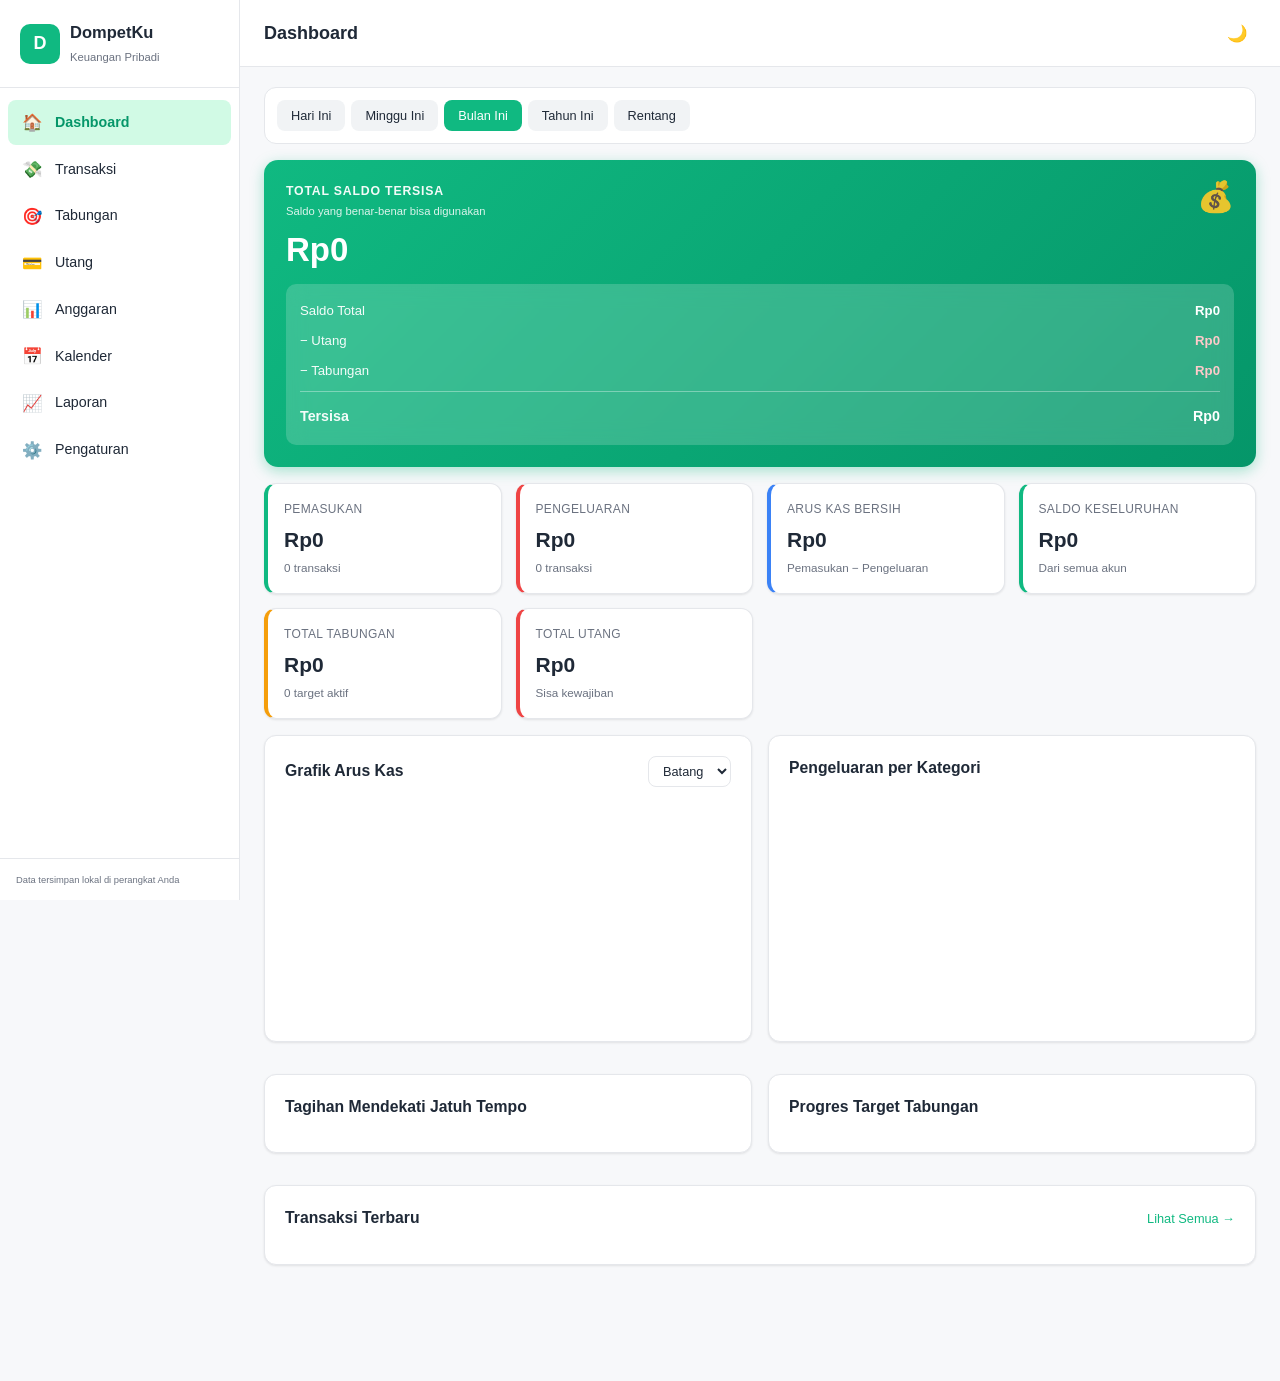
==== commit e5afeff5: "Update index.html" ====
--- a/dompet/index.html
+++ b/dompet/index.html
@@ -54,360 +54,354 @@
 <!-- MAIN CONTENT -->
 <main class="main">
   <header class="topbar">
-<div class="swipe-indicator" id="swipeIndicator">
-  <div class="swipe-dots"></div>
-</div>
     <button class="menu-toggle" id="menuToggle" aria-label="Menu">☰</button>
     <h2 class="page-title" id="pageTitle">Dashboard</h2>
     <div class="topbar-actions">
       <button class="btn-icon" id="themeToggle" title="Ganti tema">🌙</button>
     </div>
   </header>
-  
-<div class="swipe-wrapper" id="swipeWrapper">
-  <div class="content" id="swipeContent">
-    <!-- semua section page tetap di sini -->
-  </div>
-</div>
-
-    <!-- ===================== PAGE 1: DASHBOARD ===================== -->
-    <section class="page" id="page-dashboard">
-  <div class="period-bar">
-    <div class="period-selector" id="periodSelector">
-      <button data-period="today">Hari Ini</button>
-      <button data-period="week">Minggu Ini</button>
-      <button data-period="month" class="active">Bulan Ini</button>
-      <button data-period="year">Tahun Ini</button>
-      <button data-period="custom">Rentang</button>
-    </div>
-    <div class="custom-range" id="customRange" style="display:none">
-      <input type="date" id="dateFrom" />
-      <span>s/d</span>
-      <input type="date" id="dateTo" />
-      <button class="btn btn-sm" id="applyRange">Terapkan</button>
-    </div>
-  </div>
-
-  <!-- KARTU SALDO TERSISA (PENGGANTI QUICK ACTIONS) -->
-  <div class="card remaining-balance-card">
-    <div class="remaining-balance-header">
-      <div>
-        <div class="remaining-label">TOTAL SALDO TERSISA</div>
-        <div class="remaining-sublabel">Saldo yang benar-benar bisa digunakan</div>
-      </div>
-      <div class="remaining-icon">💰</div>
-    </div>
-    <div class="remaining-amount" id="statRemaining">Rp0</div>
-    <div class="remaining-breakdown">
-      <div class="breakdown-item">
-        <span class="breakdown-label">Saldo Total</span>
-        <span class="breakdown-value" id="breakdownTotal">Rp0</span>
-      </div>
-      <div class="breakdown-item">
-        <span class="breakdown-label">− Utang</span>
-        <span class="breakdown-value negative" id="breakdownDebt">Rp0</span>
-      </div>
-      <div class="breakdown-item">
-        <span class="breakdown-label">− Tabungan</span>
-        <span class="breakdown-value negative" id="breakdownSavings">Rp0</span>
-      </div>
-      <div class="breakdown-divider"></div>
-      <div class="breakdown-item total">
-        <span class="breakdown-label"><strong>Tersisa</strong></span>
-        <span class="breakdown-value" id="breakdownRemaining"><strong>Rp0</strong></span>
-      </div>
-    </div>
-  </div>
-
-  <div class="grid-stats">
-    <div class="stat-card income">
-      <div class="stat-label">Pemasukan</div>
-      <div class="stat-value" id="statIncome">Rp0</div>
-      <div class="stat-sub" id="statIncomeCount">0 transaksi</div>
-    </div>
-    <div class="stat-card expense">
-      <div class="stat-label">Pengeluaran</div>
-      <div class="stat-value" id="statExpense">Rp0</div>
-      <div class="stat-sub" id="statExpenseCount">0 transaksi</div>
-    </div>
-    <div class="stat-card net">
-      <div class="stat-label">Arus Kas Bersih</div>
-      <div class="stat-value" id="statNet">Rp0</div>
-      <div class="stat-sub">Pemasukan − Pengeluaran</div>
-    </div>
-    <div class="stat-card balance">
-      <div class="stat-label">Saldo Keseluruhan</div>
-      <div class="stat-value" id="statBalance">Rp0</div>
-      <div class="stat-sub" id="statBalanceSub">Dari semua akun</div>
-    </div>
-    <div class="stat-card savings">
-      <div class="stat-label">Total Tabungan</div>
-      <div class="stat-value" id="statSavings">Rp0</div>
-      <div class="stat-sub" id="statSavingsSub">0 target aktif</div>
-    </div>
-    <div class="stat-card debt">
-      <div class="stat-label">Total Utang</div>
-      <div class="stat-value" id="statDebt">Rp0</div>
-      <div class="stat-sub" id="statDebtSub">Sisa kewajiban</div>
-    </div>
-  </div>
-
-  <div class="grid-2">
-    <div class="card">
-      <div class="card-header">
-        <h3>Grafik Arus Kas</h3>
-        <select id="chartType" class="select-sm">
-          <option value="bar">Batang</option>
-          <option value="line">Garis</option>
-        </select>
-      </div>
-      <div class="chart-wrap" id="chartCashflow"></div>
-    </div>
-    <div class="card">
-      <div class="card-header"><h3>Pengeluaran per Kategori</h3></div>
-      <div class="chart-wrap" id="chartCategory"></div>
-    </div>
-  </div>
-
-  <div class="grid-2">
-    <div class="card">
-      <div class="card-header"><h3>Tagihan Mendekati Jatuh Tempo</h3></div>
-      <div class="list" id="listUpcomingBills"></div>
-    </div>
-    <div class="card">
-      <div class="card-header"><h3>Progres Target Tabungan</h3></div>
-      <div class="list" id="listSavingsProgress"></div>
-    </div>
-  </div>
-
-  <div class="card">
-    <div class="card-header">
-      <h3>Transaksi Terbaru</h3>
-      <a href="#transaksi" class="link">Lihat Semua →</a>
-    </div>
-    <div class="list" id="listRecentTx"></div>
-  </div>
-    </section>
-
-    <!-- ===================== PAGE 2: TRANSAKSI ===================== -->
-    <section class="page hidden" id="page-transaksi">
-      <div class="card">
-        <div class="card-header">
-          <h3>Daftar Transaksi</h3>
-          <button class="btn btn-primary" id="btnAddTx">+ Tambah Transaksi</button>
-        </div>
-        <div class="filter-bar">
-          <input type="text" id="txSearch" placeholder="Cari transaksi..." class="input" />
-          <select id="txFilterType" class="select">
-            <option value="">Semua Jenis</option>
-            <option value="income">Pemasukan</option>
-            <option value="expense">Pengeluaran</option>
-            <option value="transfer">Transfer</option>
-          </select>
-          <select id="txFilterCategory" class="select"></select>
-          <select id="txFilterAccount" class="select"></select>
-          <input type="date" id="txFilterFrom" class="input" />
-          <input type="date" id="txFilterTo" class="input" />
-          <select id="txSort" class="select">
-            <option value="date-desc">Tanggal (Terbaru)</option>
-            <option value="date-asc">Tanggal (Terlama)</option>
-            <option value="amount-desc">Nominal (Terbesar)</option>
-            <option value="amount-asc">Nominal (Terkecil)</option>
-          </select>
-          <button class="btn btn-sm" id="btnClearFilter">Reset</button>
-        </div>
-        <div class="list" id="listTransactions"></div>
-      </div>
-    </section>
-
-    <!-- ===================== PAGE 3: TABUNGAN ===================== -->
-    <section class="page hidden" id="page-tabungan">
-      <div class="card">
-        <div class="card-header">
-          <h3>Target Tabungan</h3>
-          <button class="btn btn-primary" id="btnAddSavings">+ Target Baru</button>
-        </div>
-        <div class="savings-summary">
-          <div><strong>Total Terkumpul:</strong> <span id="savingsTotal">Rp0</span></div>
-          <div><strong>Total Target:</strong> <span id="savingsTarget">Rp0</span></div>
-          <div><strong>Sisa Dibutuhkan:</strong> <span id="savingsRemaining">Rp0</span></div>
-        </div>
-        <div class="list" id="listSavings"></div>
-      </div>
-    </section>
-
-    <!-- ===================== PAGE 4: UTANG ===================== -->
-    <section class="page hidden" id="page-utang">
-      <div class="card">
-        <div class="card-header">
-          <h3>Utang & Paylater</h3>
-          <button class="btn btn-primary" id="btnAddDebt">+ Tambah Utang</button>
-        </div>
-        <div class="grid-stats grid-4">
-          <div class="stat-card"><div class="stat-label">Total Sisa Utang</div><div class="stat-value" id="debtTotal">Rp0</div></div>
-          <div class="stat-card"><div class="stat-label">Cicilan Bulan Ini</div><div class="stat-value" id="debtMonthly">Rp0</div></div>
-          <div class="stat-card warn"><div class="stat-label">Jatuh Tempo ≤7 Hari</div><div class="stat-value" id="debtDueSoon">0</div></div>
-          <div class="stat-card danger"><div class="stat-label">Terlambat</div><div class="stat-value" id="debtOverdue">0</div></div>
-        </div>
-        <div class="list" id="listDebts"></div>
-      </div>
-    </section>
-
-    <!-- ===================== PAGE 5: ANGGARAN ===================== -->
-    <section class="page hidden" id="page-anggaran">
-      <div class="card">
-        <div class="card-header">
-          <h3>Anggaran Bulanan</h3>
-          <div>
-            <input type="month" id="budgetMonth" class="input" />
-            <button class="btn btn-primary" id="btnEditBudget">Atur Anggaran</button>
-          </div>
-        </div>
-        <div class="list" id="listBudget"></div>
-        <div class="card-header" style="margin-top:20px"><h3>Riwayat Anggaran</h3></div>
-        <div class="chart-wrap" id="chartBudget"></div>
-      </div>
-    </section>
-
-    <!-- ===================== PAGE 6: KALENDER ===================== -->
-    <section class="page hidden" id="page-kalender">
-      <div class="card">
-        <div class="card-header">
-          <h3 id="calendarTitle">Kalender</h3>
-          <div>
-            <button class="btn btn-sm" id="calPrev">‹</button>
-            <button class="btn btn-sm" id="calToday">Hari Ini</button>
-            <button class="btn btn-sm" id="calNext">›</button>
-            <button class="btn btn-primary" id="btnAddSchedule">+ Jadwal</button>
-          </div>
-        </div>
-        <div class="calendar" id="calendarGrid"></div>
-        <div class="card-header" style="margin-top:20px"><h3>Agenda Bulan Ini</h3></div>
-        <div class="list" id="listAgenda"></div>
-      </div>
-    </section>
-
-    <!-- ===================== PAGE 7: LAPORAN ===================== -->
-    <section class="page hidden" id="page-laporan">
-      <div class="card">
-        <div class="card-header">
-          <h3>Laporan Keuangan</h3>
-          <div>
-            <select id="reportPeriod" class="select">
-              <option value="month">Bulan Ini</option>
-              <option value="last-month">Bulan Lalu</option>
-              <option value="year">Tahun Ini</option>
-              <option value="last-year">Tahun Lalu</option>
-              <option value="custom">Rentang Tanggal</option>
+
+  <!-- WRAPPER UNTUK SWIPE & CONTENT -->
+  <div class="swipe-wrapper" id="swipeWrapper">
+    <div class="content" id="swipeContent">
+
+      <!-- ===================== PAGE 1: DASHBOARD ===================== -->
+      <section class="page" id="page-dashboard">
+        <div class="period-bar">
+          <div class="period-selector" id="periodSelector">
+            <button data-period="today">Hari Ini</button>
+            <button data-period="week">Minggu Ini</button>
+            <button data-period="month" class="active">Bulan Ini</button>
+            <button data-period="year">Tahun Ini</button>
+            <button data-period="custom">Rentang</button>
+          </div>
+          <div class="custom-range" id="customRange" style="display:none">
+            <input type="date" id="dateFrom" />
+            <span>s/d</span>
+            <input type="date" id="dateTo" />
+            <button class="btn btn-sm" id="applyRange">Terapkan</button>
+          </div>
+        </div>
+
+        <!-- KARTU SALDO TERSISA (PENGGANTI 4 QUICK ACTIONS) -->
+        <div class="card remaining-balance-card">
+          <div class="remaining-balance-header">
+            <div>
+              <div class="remaining-label">TOTAL SALDO TERSISA</div>
+              <div class="remaining-sublabel">Saldo yang benar-benar bisa digunakan</div>
+            </div>
+            <div class="remaining-icon">💰</div>
+          </div>
+          <div class="remaining-amount" id="statRemaining">Rp0</div>
+          <div class="remaining-breakdown">
+            <div class="breakdown-item">
+              <span class="breakdown-label">Saldo Total</span>
+              <span class="breakdown-value" id="breakdownTotal">Rp0</span>
+            </div>
+            <div class="breakdown-item">
+              <span class="breakdown-label">− Utang</span>
+              <span class="breakdown-value negative" id="breakdownDebt">Rp0</span>
+            </div>
+            <div class="breakdown-item">
+              <span class="breakdown-label">− Tabungan</span>
+              <span class="breakdown-value negative" id="breakdownSavings">Rp0</span>
+            </div>
+            <div class="breakdown-divider"></div>
+            <div class="breakdown-item total">
+              <span class="breakdown-label"><strong>Tersisa</strong></span>
+              <span class="breakdown-value" id="breakdownRemaining"><strong>Rp0</strong></span>
+            </div>
+          </div>
+        </div>
+
+        <div class="grid-stats">
+          <div class="stat-card income">
+            <div class="stat-label">Pemasukan</div>
+            <div class="stat-value" id="statIncome">Rp0</div>
+            <div class="stat-sub" id="statIncomeCount">0 transaksi</div>
+          </div>
+          <div class="stat-card expense">
+            <div class="stat-label">Pengeluaran</div>
+            <div class="stat-value" id="statExpense">Rp0</div>
+            <div class="stat-sub" id="statExpenseCount">0 transaksi</div>
+          </div>
+          <div class="stat-card net">
+            <div class="stat-label">Arus Kas Bersih</div>
+            <div class="stat-value" id="statNet">Rp0</div>
+            <div class="stat-sub">Pemasukan − Pengeluaran</div>
+          </div>
+          <div class="stat-card balance">
+            <div class="stat-label">Saldo Keseluruhan</div>
+            <div class="stat-value" id="statBalance">Rp0</div>
+            <div class="stat-sub" id="statBalanceSub">Dari semua akun</div>
+          </div>
+          <div class="stat-card savings">
+            <div class="stat-label">Total Tabungan</div>
+            <div class="stat-value" id="statSavings">Rp0</div>
+            <div class="stat-sub" id="statSavingsSub">0 target aktif</div>
+          </div>
+          <div class="stat-card debt">
+            <div class="stat-label">Total Utang</div>
+            <div class="stat-value" id="statDebt">Rp0</div>
+            <div class="stat-sub" id="statDebtSub">Sisa kewajiban</div>
+          </div>
+        </div>
+
+        <div class="grid-2">
+          <div class="card">
+            <div class="card-header">
+              <h3>Grafik Arus Kas</h3>
+              <select id="chartType" class="select-sm">
+                <option value="bar">Batang</option>
+                <option value="line">Garis</option>
+              </select>
+            </div>
+            <div class="chart-wrap" id="chartCashflow"></div>
+          </div>
+          <div class="card">
+            <div class="card-header"><h3>Pengeluaran per Kategori</h3></div>
+            <div class="chart-wrap" id="chartCategory"></div>
+          </div>
+        </div>
+
+        <div class="grid-2">
+          <div class="card">
+            <div class="card-header"><h3>Tagihan Mendekati Jatuh Tempo</h3></div>
+            <div class="list" id="listUpcomingBills"></div>
+          </div>
+          <div class="card">
+            <div class="card-header"><h3>Progres Target Tabungan</h3></div>
+            <div class="list" id="listSavingsProgress"></div>
+          </div>
+        </div>
+
+        <div class="card">
+          <div class="card-header">
+            <h3>Transaksi Terbaru</h3>
+            <a href="#transaksi" class="link">Lihat Semua →</a>
+          </div>
+          <div class="list" id="listRecentTx"></div>
+        </div>
+      </section>
+
+      <!-- ===================== PAGE 2: TRANSAKSI ===================== -->
+      <section class="page hidden" id="page-transaksi">
+        <div class="card">
+          <div class="card-header">
+            <h3>Daftar Transaksi</h3>
+            <button class="btn btn-primary" id="btnAddTx">+ Tambah Transaksi</button>
+          </div>
+          <div class="filter-bar">
+            <input type="text" id="txSearch" placeholder="Cari transaksi..." class="input" />
+            <select id="txFilterType" class="select">
+              <option value="">Semua Jenis</option>
+              <option value="income">Pemasukan</option>
+              <option value="expense">Pengeluaran</option>
+              <option value="transfer">Transfer</option>
             </select>
-            <input type="date" id="reportFrom" class="input" style="display:none" />
-            <input type="date" id="reportTo" class="input" style="display:none" />
-            <button class="btn btn-sm" id="btnPrintReport">🖨️ Cetak PDF</button>
-          </div>
-        </div>
-        <div class="grid-stats grid-4">
-          <div class="stat-card"><div class="stat-label">Total Pemasukan</div><div class="stat-value" id="rptIncome">Rp0</div></div>
-          <div class="stat-card"><div class="stat-label">Total Pengeluaran</div><div class="stat-value" id="rptExpense">Rp0</div></div>
-          <div class="stat-card"><div class="stat-label">Arus Kas Bersih</div><div class="stat-value" id="rptNet">Rp0</div></div>
-          <div class="stat-card"><div class="stat-label">Jumlah Transaksi</div><div class="stat-value" id="rptCount">0</div></div>
-        </div>
-        <div class="grid-2">
-          <div class="card"><div class="card-header"><h3>Pengeluaran per Kategori</h3></div><div id="rptCategory"></div></div>
-          <div class="card"><div class="card-header"><h3>Rekap per Akun</h3></div><div id="rptAccount"></div></div>
-        </div>
-        <div class="card">
-          <div class="card-header"><h3>Tren Bulanan</h3></div>
-          <div class="chart-wrap" id="chartTrend"></div>
-        </div>
-      </div>
-    </section>
-
-    <!-- ===================== PAGE 8: PENGATURAN ===================== -->
-    <section class="page hidden" id="page-pengaturan">
-      <div class="card">
-        <div class="card-header"><h3>Profil & Preferensi</h3></div>
-        <div class="form-grid">
-          <label>Nama Pengguna
-            <input type="text" id="setName" class="input" placeholder="Opsional" />
-          </label>
-          <label>Mata Uang
-            <select id="setCurrency" class="select">
-              <option value="IDR">IDR — Rupiah</option>
-              <option value="USD">USD — Dolar</option>
+            <select id="txFilterCategory" class="select"></select>
+            <select id="txFilterAccount" class="select"></select>
+            <input type="date" id="txFilterFrom" class="input" />
+            <input type="date" id="txFilterTo" class="input" />
+            <select id="txSort" class="select">
+              <option value="date-desc">Tanggal (Terbaru)</option>
+              <option value="date-asc">Tanggal (Terlama)</option>
+              <option value="amount-desc">Nominal (Terbesar)</option>
+              <option value="amount-asc">Nominal (Terkecil)</option>
             </select>
-          </label>
-          <label>Tanggal Awal Periode Anggaran
-            <input type="number" id="setBudgetStart" class="input" min="1" max="28" value="1" />
-          </label>
-          <label>Tema
-            <select id="setTheme" class="select">
-              <option value="light">Terang</option>
-              <option value="dark">Gelap</option>
-              <option value="auto">Otomatis (Sistem)</option>
-            </select>
-          </label>
-        </div>
-        <button class="btn btn-primary" id="btnSaveSettings">Simpan Pengaturan</button>
-      </div>
-
-      <div class="card">
-        <div class="card-header"><h3>Kelola Kategori</h3><button class="btn btn-sm" id="btnAddCategory">+ Kategori</button></div>
-        <div class="list" id="listCategories"></div>
-      </div>
-
-      <div class="card">
-        <div class="card-header"><h3>Kelola Akun</h3><button class="btn btn-sm" id="btnAddAccount">+ Akun</button></div>
-        <div class="list" id="listAccounts"></div>
-      </div>
-
-      <div class="card">
-        <div class="card-header"><h3>Backup & Ekspor Data</h3></div>
-        <p class="muted">Ekspor data untuk cadangan atau dianalisis di aplikasi lain. File akan diunduh melalui browser — Anda dapat memilih lokasi penyimpanan.</p>
-        <div class="btn-group">
-          <button class="btn" data-export="all-json">📦 Backup Lengkap (JSON)</button>
-          <button class="btn" data-export="tx-csv">📄 Transaksi (CSV)</button>
-          <button class="btn" data-export="tx-xlsx">📊 Transaksi (Excel)</button>
-          <button class="btn" data-export="savings-json">🎯 Tabungan (JSON)</button>
-          <button class="btn" data-export="debts-json">💳 Utang (JSON)</button>
-          <button class="btn" data-export="report-pdf">🖨️ Laporan (PDF)</button>
-        </div>
-      </div>
-
-      <div class="card">
-  <div class="card-header"><h3>Impor & Pemulihan</h3></div>
-  <p class="muted">Pilih file backup JSON dari perangkat Anda. Sebelum dipulihkan, Anda akan melihat ringkasan isi file.</p>
-  
-  <!-- Tombol pilih file yang lebih jelas -->
-  <div style="margin: 16px 0;">
-    <button class="btn btn-primary" id="btnChooseFile" style="width: 100%; padding: 14px;">
-       Pilih File Backup
-    </button>
-    <input type="file" id="importFile" accept=".json" style="display: none;" />
-  </div>
-  
-  <!-- Tampilkan nama file yang dipilih -->
-  <div id="selectedFileInfo" class="muted" style="margin-bottom: 12px;"></div>
-  
-  <div class="btn-group">
-    <button class="btn btn-primary" id="btnImportReplace" disabled>🔄 Pulihkan (Ganti Data)</button>
-    <button class="btn" id="btnImportMerge" disabled>➕ Pulihkan (Gabungkan)</button>
-  </div>
-      </div>
-
-      <div class="card danger-zone">
-        <div class="card-header"><h3>Zona Bahaya</h3></div>
-        <p class="muted">Tindakan ini tidak dapat dibatalkan. Pastikan Anda sudah melakukan backup sebelum melanjutkan.</p>
-        <button class="btn btn-danger" id="btnClearAll">🗑️ Hapus Semua Data</button>
-      </div>
-
-      <div class="card">
-        <div class="card-header"><h3>Tentang</h3></div>
-        <p><strong>DompetKu</strong> v1.0 — Aplikasi keuangan pribadi yang berjalan sepenuhnya di browser Anda.</p>
-        <p class="muted">⚠️ Data disimpan di IndexedDB browser. Data dapat hilang jika Anda menghapus data browser, menginstal ulang browser, atau perangkat rusak. <strong>Rutin lakukan backup JSON.</strong></p>
-      </div>
-    </section>
-
-  </div>
+            <button class="btn btn-sm" id="btnClearFilter">Reset</button>
+          </div>
+          <div class="list" id="listTransactions"></div>
+        </div>
+      </section>
+
+      <!-- ===================== PAGE 3: TABUNGAN ===================== -->
+      <section class="page hidden" id="page-tabungan">
+        <div class="card">
+          <div class="card-header">
+            <h3>Target Tabungan</h3>
+            <button class="btn btn-primary" id="btnAddSavings">+ Target Baru</button>
+          </div>
+          <div class="savings-summary">
+            <div><strong>Total Terkumpul:</strong> <span id="savingsTotal">Rp0</span></div>
+            <div><strong>Total Target:</strong> <span id="savingsTarget">Rp0</span></div>
+            <div><strong>Sisa Dibutuhkan:</strong> <span id="savingsRemaining">Rp0</span></div>
+          </div>
+          <div class="list" id="listSavings"></div>
+        </div>
+      </section>
+
+      <!-- ===================== PAGE 4: UTANG ===================== -->
+      <section class="page hidden" id="page-utang">
+        <div class="card">
+          <div class="card-header">
+            <h3>Utang & Paylater</h3>
+            <button class="btn btn-primary" id="btnAddDebt">+ Tambah Utang</button>
+          </div>
+          <div class="grid-stats grid-4">
+            <div class="stat-card"><div class="stat-label">Total Sisa Utang</div><div class="stat-value" id="debtTotal">Rp0</div></div>
+            <div class="stat-card"><div class="stat-label">Cicilan Bulan Ini</div><div class="stat-value" id="debtMonthly">Rp0</div></div>
+            <div class="stat-card warn"><div class="stat-label">Jatuh Tempo ≤7 Hari</div><div class="stat-value" id="debtDueSoon">0</div></div>
+            <div class="stat-card danger"><div class="stat-label">Terlambat</div><div class="stat-value" id="debtOverdue">0</div></div>
+          </div>
+          <div class="list" id="listDebts"></div>
+        </div>
+      </section>
+
+      <!-- ===================== PAGE 5: ANGGARAN ===================== -->
+      <section class="page hidden" id="page-anggaran">
+        <div class="card">
+          <div class="card-header">
+            <h3>Anggaran Bulanan</h3>
+            <div>
+              <input type="month" id="budgetMonth" class="input" />
+              <button class="btn btn-primary" id="btnEditBudget">Atur Anggaran</button>
+            </div>
+          </div>
+          <div class="list" id="listBudget"></div>
+          <div class="card-header" style="margin-top:20px"><h3>Riwayat Anggaran</h3></div>
+          <div class="chart-wrap" id="chartBudget"></div>
+        </div>
+      </section>
+
+      <!-- ===================== PAGE 6: KALENDER ===================== -->
+      <section class="page hidden" id="page-kalender">
+        <div class="card">
+          <div class="card-header">
+            <h3 id="calendarTitle">Kalender</h3>
+            <div>
+              <button class="btn btn-sm" id="calPrev">‹</button>
+              <button class="btn btn-sm" id="calToday">Hari Ini</button>
+              <button class="btn btn-sm" id="calNext">›</button>
+              <button class="btn btn-primary" id="btnAddSchedule">+ Jadwal</button>
+            </div>
+          </div>
+          <div class="calendar" id="calendarGrid"></div>
+          <div class="card-header" style="margin-top:20px"><h3>Agenda Bulan Ini</h3></div>
+          <div class="list" id="listAgenda"></div>
+        </div>
+      </section>
+
+      <!-- ===================== PAGE 7: LAPORAN ===================== -->
+      <section class="page hidden" id="page-laporan">
+        <div class="card">
+          <div class="card-header">
+            <h3>Laporan Keuangan</h3>
+            <div>
+              <select id="reportPeriod" class="select">
+                <option value="month">Bulan Ini</option>
+                <option value="last-month">Bulan Lalu</option>
+                <option value="year">Tahun Ini</option>
+                <option value="last-year">Tahun Lalu</option>
+                <option value="custom">Rentang Tanggal</option>
+              </select>
+              <input type="date" id="reportFrom" class="input" style="display:none" />
+              <input type="date" id="reportTo" class="input" style="display:none" />
+              <button class="btn btn-sm" id="btnPrintReport">🖨️ Cetak PDF</button>
+            </div>
+          </div>
+          <div class="grid-stats grid-4">
+            <div class="stat-card"><div class="stat-label">Total Pemasukan</div><div class="stat-value" id="rptIncome">Rp0</div></div>
+            <div class="stat-card"><div class="stat-label">Total Pengeluaran</div><div class="stat-value" id="rptExpense">Rp0</div></div>
+            <div class="stat-card"><div class="stat-label">Arus Kas Bersih</div><div class="stat-value" id="rptNet">Rp0</div></div>
+            <div class="stat-card"><div class="stat-label">Jumlah Transaksi</div><div class="stat-value" id="rptCount">0</div></div>
+          </div>
+          <div class="grid-2">
+            <div class="card"><div class="card-header"><h3>Pengeluaran per Kategori</h3></div><div id="rptCategory"></div></div>
+            <div class="card"><div class="card-header"><h3>Rekap per Akun</h3></div><div id="rptAccount"></div></div>
+          </div>
+          <div class="card">
+            <div class="card-header"><h3>Tren Bulanan</h3></div>
+            <div class="chart-wrap" id="chartTrend"></div>
+          </div>
+        </div>
+      </section>
+
+      <!-- ===================== PAGE 8: PENGATURAN ===================== -->
+      <section class="page hidden" id="page-pengaturan">
+        <div class="card">
+          <div class="card-header"><h3>Profil & Preferensi</h3></div>
+          <div class="form-grid">
+            <label>Nama Pengguna
+              <input type="text" id="setName" class="input" placeholder="Opsional" />
+            </label>
+            <label>Mata Uang
+              <select id="setCurrency" class="select">
+                <option value="IDR">IDR — Rupiah</option>
+                <option value="USD">USD — Dolar</option>
+              </select>
+            </label>
+            <label>Tanggal Awal Periode Anggaran
+              <input type="number" id="setBudgetStart" class="input" min="1" max="28" value="1" />
+            </label>
+            <label>Tema
+              <select id="setTheme" class="select">
+                <option value="light">Terang</option>
+                <option value="dark">Gelap</option>
+                <option value="auto">Otomatis (Sistem)</option>
+              </select>
+            </label>
+          </div>
+          <button class="btn btn-primary" id="btnSaveSettings">Simpan Pengaturan</button>
+        </div>
+
+        <div class="card">
+          <div class="card-header"><h3>Kelola Kategori</h3><button class="btn btn-sm" id="btnAddCategory">+ Kategori</button></div>
+          <div class="list" id="listCategories"></div>
+        </div>
+
+        <div class="card">
+          <div class="card-header"><h3>Kelola Akun</h3><button class="btn btn-sm" id="btnAddAccount">+ Akun</button></div>
+          <div class="list" id="listAccounts"></div>
+        </div>
+
+        <div class="card">
+          <div class="card-header"><h3>Backup & Ekspor Data</h3></div>
+          <p class="muted">Ekspor data untuk cadangan atau dianalisis di aplikasi lain. File akan diunduh melalui browser — Anda dapat memilih lokasi penyimpanan.</p>
+          <div class="btn-group">
+            <button class="btn" data-export="all-json">📦 Backup Lengkap (JSON)</button>
+            <button class="btn" data-export="tx-csv">📄 Transaksi (CSV)</button>
+            <button class="btn" data-export="tx-xlsx">📊 Transaksi (Excel)</button>
+            <button class="btn" data-export="savings-json">🎯 Tabungan (JSON)</button>
+            <button class="btn" data-export="debts-json">💳 Utang (JSON)</button>
+            <button class="btn" data-export="report-pdf">🖨️ Laporan (PDF)</button>
+          </div>
+        </div>
+
+        <div class="card">
+          <div class="card-header"><h3>Impor & Pemulihan</h3></div>
+          <p class="muted">Pilih file backup JSON dari perangkat Anda. Sebelum dipulihkan, Anda akan melihat ringkasan isi file.</p>
+          
+          <div style="margin: 16px 0;">
+            <button class="btn btn-primary" id="btnChooseFile" style="width: 100%; padding: 14px;">
+               Pilih File Backup
+            </button>
+            <input type="file" id="importFile" accept=".json" style="display: none;" />
+          </div>
+          
+          <div id="selectedFileInfo" class="muted" style="margin-bottom: 12px;"></div>
+          
+          <div class="btn-group">
+            <button class="btn btn-primary" id="btnImportReplace" disabled>🔄 Pulihkan (Ganti Data)</button>
+            <button class="btn" id="btnImportMerge" disabled>➕ Pulihkan (Gabungkan)</button>
+          </div>
+        </div>
+
+        <div class="card danger-zone">
+          <div class="card-header"><h3>Zona Bahaya</h3></div>
+          <p class="muted">Tindakan ini tidak dapat dibatalkan. Pastikan Anda sudah melakukan backup sebelum melanjutkan.</p>
+          <button class="btn btn-danger" id="btnClearAll">🗑️ Hapus Semua Data</button>
+        </div>
+
+        <div class="card">
+          <div class="card-header"><h3>Tentang</h3></div>
+          <p><strong>DompetKu</strong> v1.0 — Aplikasi keuangan pribadi yang berjalan sepenuhnya di browser Anda.</p>
+          <p class="muted">⚠️ Data disimpan di IndexedDB browser. Data dapat hilang jika Anda menghapus data browser, menginstal ulang browser, atau perangkat rusak. <strong>Rutin lakukan backup JSON.</strong></p>
+        </div>
+      </section>
+
+    </div> <!-- Penutup .content / #swipeContent -->
+  </div> <!-- Penutup .swipe-wrapper -->
 </main>
 
 <!-- BOTTOM NAV MOBILE -->
@@ -436,4 +430,4 @@
 
 <script src="script.js"></script>
 </body>
-</html>
+          </html>
--- a/dompet/style.css
+++ b/dompet/style.css
@@ -231,51 +231,56 @@
   .period-selector button{padding:6px 10px;font-size:.78rem}
   .stat-value{font-size:1.2rem}
 }
-/* ============ REMAINING BALANCE CARD ============ */
+/* ============ KARTU SALDO TERSISA ============ */
 .remaining-balance-card {
-  background: linear-gradient(135deg, var(--primary) 0%, var(--primary-dark) 100%);
+  background: linear-gradient(135deg, #10b981 0%, #059669 100%);
   color: white;
-  padding: 24px;
+  padding: 22px;
   margin-bottom: 16px;
-  box-shadow: 0 4px 12px rgba(16, 185, 129, 0.3);
+  border-radius: 14px;
+  box-shadow: 0 4px 14px rgba(16, 185, 129, 0.35);
+  border: none;
 }
 
 .remaining-balance-header {
   display: flex;
   justify-content: space-between;
-  align-items: center;
-  margin-bottom: 12px;
+  align-items: flex-start;
+  margin-bottom: 10px;
 }
 
 .remaining-label {
-  font-size: 0.85rem;
-  font-weight: 600;
-  letter-spacing: 0.5px;
-  opacity: 0.9;
+  font-size: 0.82rem;
+  font-weight: 700;
+  letter-spacing: 0.8px;
+  opacity: 0.95;
+  text-transform: uppercase;
 }
 
 .remaining-sublabel {
   font-size: 0.75rem;
-  opacity: 0.8;
-  margin-top: 2px;
+  opacity: 0.85;
+  margin-top: 3px;
 }
 
 .remaining-icon {
   font-size: 2rem;
   opacity: 0.9;
+  line-height: 1;
 }
 
 .remaining-amount {
-  font-size: 2rem;
-  font-weight: 700;
-  margin-bottom: 16px;
+  font-size: 2.2rem;
+  font-weight: 800;
+  margin-bottom: 14px;
   word-break: break-word;
+  line-height: 1.2;
 }
 
 .remaining-breakdown {
-  background: rgba(255, 255, 255, 0.15);
-  border-radius: 8px;
-  padding: 12px;
+  background: rgba(255, 255, 255, 0.18);
+  border-radius: 10px;
+  padding: 12px 14px;
   backdrop-filter: blur(10px);
 }
 
@@ -283,12 +288,12 @@
   display: flex;
   justify-content: space-between;
   align-items: center;
-  padding: 6px 0;
-  font-size: 0.85rem;
+  padding: 5px 0;
+  font-size: 0.88rem;
 }
 
 .breakdown-label {
-  opacity: 0.9;
+  opacity: 0.95;
 }
 
 .breakdown-value {
@@ -301,30 +306,32 @@
 
 .breakdown-divider {
   height: 1px;
-  background: rgba(255, 255, 255, 0.3);
-  margin: 8px 0;
+  background: rgba(255, 255, 255, 0.35);
+  margin: 6px 0;
 }
 
 .breakdown-item.total {
   font-size: 0.95rem;
-  padding-top: 10px;
-}
-
-/* Dark mode adjustment */
+  padding-top: 8px;
+}
+
+/* Dark mode */
 [data-theme="dark"] .remaining-balance-card {
-  box-shadow: 0 4px 12px rgba(16, 185, 129, 0.2);
-}
-
-/* Responsive */
+  box-shadow: 0 4px 14px rgba(16, 185, 129, 0.25);
+}
+
+/* Mobile */
 @media (max-width: 480px) {
   .remaining-amount {
-    font-size: 1.6rem;
+    font-size: 1.7rem;
   }
   .remaining-balance-card {
     padding: 18px;
   }
-}
-
+  .breakdown-item {
+    font-size: 0.82rem;
+  }
+}
 /* ============ PRINT ============ */
 @media print{
   .sidebar,.topbar,.bottom-nav,.quick-actions,.period-bar,.btn,.modal-backdrop,.toast-container{display:none!important}
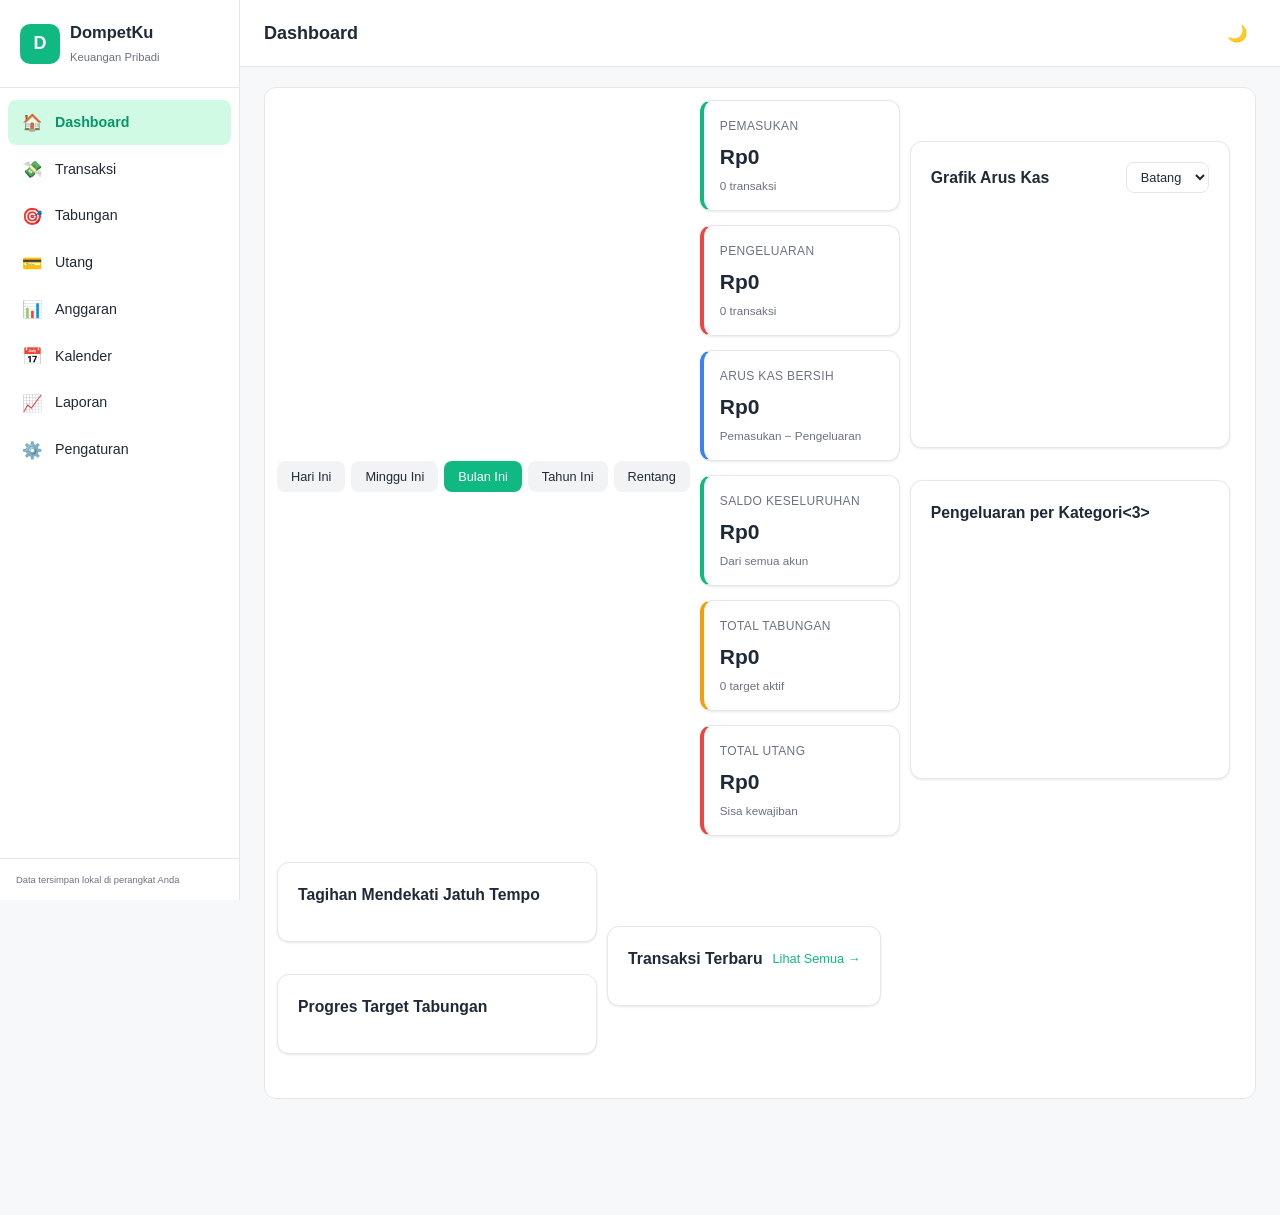
==== commit 8c957368: "Update index.html" ====
--- a/dompet/index.html
+++ b/dompet/index.html
@@ -81,39 +81,6 @@
             <input type="date" id="dateTo" />
             <button class="btn btn-sm" id="applyRange">Terapkan</button>
           </div>
-        </div>
-
-        <!-- KARTU SALDO TERSISA (PENGGANTI 4 QUICK ACTIONS) -->
-        <div class="card remaining-balance-card">
-          <div class="remaining-balance-header">
-            <div>
-              <div class="remaining-label">TOTAL SALDO TERSISA</div>
-              <div class="remaining-sublabel">Saldo yang benar-benar bisa digunakan</div>
-            </div>
-            <div class="remaining-icon">💰</div>
-          </div>
-          <div class="remaining-amount" id="statRemaining">Rp0</div>
-          <div class="remaining-breakdown">
-            <div class="breakdown-item">
-              <span class="breakdown-label">Saldo Total</span>
-              <span class="breakdown-value" id="breakdownTotal">Rp0</span>
-            </div>
-            <div class="breakdown-item">
-              <span class="breakdown-label">− Utang</span>
-              <span class="breakdown-value negative" id="breakdownDebt">Rp0</span>
-            </div>
-            <div class="breakdown-item">
-              <span class="breakdown-label">− Tabungan</span>
-              <span class="breakdown-value negative" id="breakdownSavings">Rp0</span>
-            </div>
-            <div class="breakdown-divider"></div>
-            <div class="breakdown-item total">
-              <span class="breakdown-label"><strong>Tersisa</strong></span>
-              <span class="breakdown-value" id="breakdownRemaining"><strong>Rp0</strong></span>
-            </div>
-          </div>
-        </div>
-
         <div class="grid-stats">
           <div class="stat-card income">
             <div class="stat-label">Pemasukan</div>
@@ -159,7 +126,7 @@
             <div class="chart-wrap" id="chartCashflow"></div>
           </div>
           <div class="card">
-            <div class="card-header"><h3>Pengeluaran per Kategori</h3></div>
+            <div class="card-header"><h3>Pengeluaran per Kategori<3></div>
             <div class="chart-wrap" id="chartCategory"></div>
           </div>
         </div>
